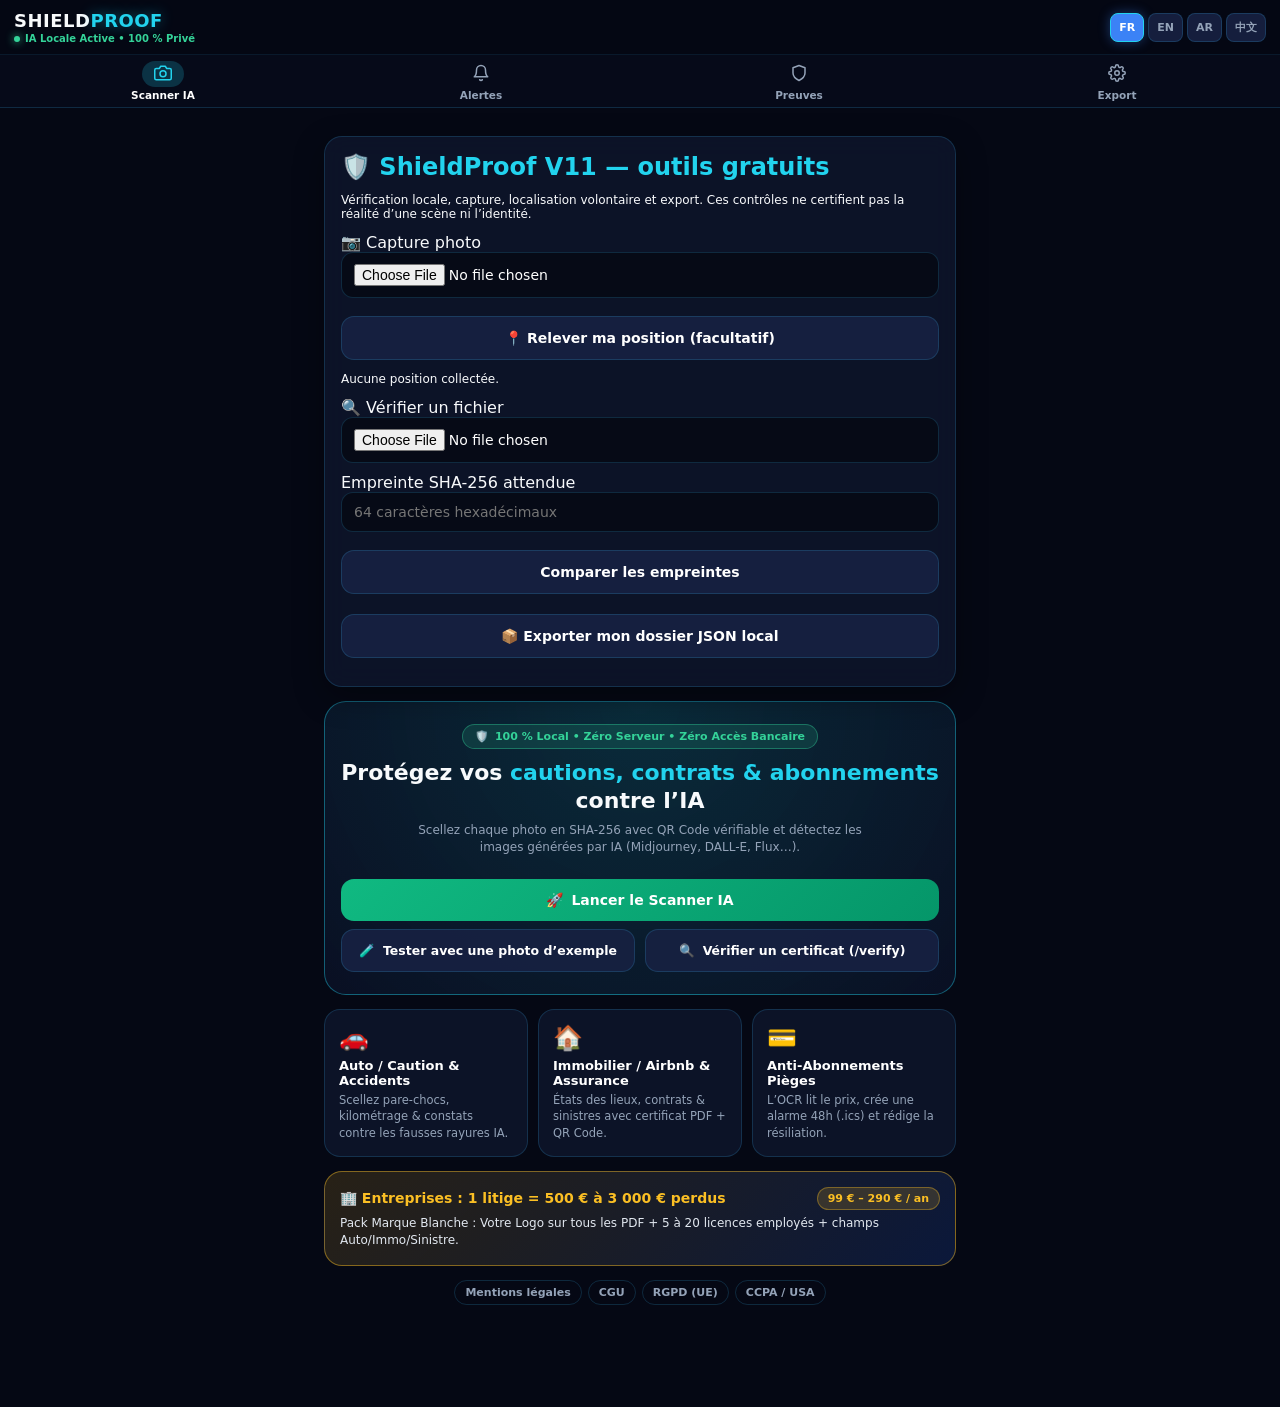
==== index.html @ e01c2a1c "Link isolated experimental health integrity module from Export" ====
<!DOCTYPE html>
<html lang="fr">
<head>
  <meta charset="UTF-8">
  <meta name="viewport" content="width=device-width, initial-scale=1.0, maximum-scale=1.0, user-scalable=no, viewport-fit=cover">
  <meta name="theme-color" content="#050814">
  <meta http-equiv="Content-Security-Policy" content="default-src 'self'; base-uri 'self'; object-src 'none'; frame-ancestors 'none'; form-action 'self' https://gumroad.com https://*.gumroad.com; img-src 'self' data: blob:; font-src 'self' data:; style-src 'self' 'unsafe-inline'; script-src 'self' 'unsafe-inline' 'wasm-unsafe-eval' https://esm.sh https://cdn.jsdelivr.net; worker-src 'self' blob:; connect-src 'self' https://shieldproof-verify.aitechpro2.workers.dev https://esm.sh https://cdn.jsdelivr.net https://alice.btc.calendar.opentimestamps.org https://bob.btc.calendar.opentimestamps.org https://finney.calendar.eternitywall.com;">
  <meta name="description" content="Protégez cautions, contrats et abonnements pièges. Scellage SHA-256 100 % local + détection d'images IA (Midjourney, DALL-E, Stable Diffusion).">
  <meta name="robots" content="index, follow">
  <meta property="og:title" content="SHIELDPROOF — Scellage SHA-256 & Détection IA">
  <meta property="og:description" content="Scellez vos photos en SHA-256 avec QR Code vérifiable. Détection locale des images générées par IA.">
  <meta property="og:type" content="website">
  <title>SHIELDPROOF v10.0.0 — SHA-256 Proof & AI Image Detector</title>
  <link rel="manifest" href="./manifest.json">
  <link rel="icon" href="./icon.svg" type="image/svg+xml">
  <style>
    :root {
      --bg: #050814; --surface: rgba(14, 21, 43, 0.88); --surface-2: rgba(23, 33, 66, 0.92);
      --primary: #3b82f6; --cyan: #22d3ee; --ok: #34d399; --warn: #fbbf24; --err: #fb7185;
      --text: #f8fafc; --muted: #94a3b8; --border: rgba(56, 189, 248, 0.18);
      --ease: cubic-bezier(0.22, 1, 0.36, 1);
    }
    * { box-sizing: border-box; -webkit-tap-highlight-color: transparent; font-family: system-ui, -apple-system, Segoe UI, Roboto, sans-serif; }
    html, body { margin: 0; padding: 0; background: var(--bg); color: var(--text); user-select: none; }
    input, textarea { user-select: text; }
    body { padding-bottom: 88px; position: relative; }
    .cyber-bg {
      position: fixed; inset: 0; z-index: -1; pointer-events: none; overflow: hidden;
      background-image: linear-gradient(rgba(59,130,246,0.04) 1px, transparent 1px), linear-gradient(90deg, rgba(59,130,246,0.04) 1px, transparent 1px);
      background-size: 32px 32px;
    }
    .orb { position: absolute; border-radius: 50%; filter: blur(60px); opacity: 0.32; animation: floatOrb 9s ease-in-out infinite alternate; }
    .orb-1 { width: 240px; height: 240px; background: #2563eb; top: -60px; left: -60px; }
    .orb-2 { width: 220px; height: 220px; background: #06b6d4; bottom: 80px; right: -70px; animation-delay: -4s; }
    @keyframes floatOrb { 0% { transform: translate3d(0,0,0) scale(1); } 100% { transform: translate3d(24px,32px,0) scale(1.12); } }
    .top-dock { position: sticky; top: 0; z-index: 25; background: rgba(5,8,20,0.92); backdrop-filter: blur(16px); }
    header { display: flex; justify-content: space-between; align-items: center; gap: 8px; padding: 10px 14px; border-bottom: 1px solid rgba(56, 189, 248, 0.1); }
    .logo { font-size: 18px; font-weight: 900; letter-spacing: 0.5px; cursor: pointer; }
    .logo span { color: var(--cyan); text-shadow: 0 0 14px rgba(34,211,238,0.45); }
    .sub { font-size: 10px; color: var(--ok); margin-top: 2px; font-weight: 600; display: flex; align-items: center; gap: 5px; }
    .live-dot { width: 6px; height: 6px; border-radius: 50%; background: var(--ok); box-shadow: 0 0 8px var(--ok); animation: pulseDot 1.6s infinite; flex-shrink: 0; }
    @keyframes pulseDot { 0%,100% { opacity: 1; transform: scale(1); } 50% { opacity: 0.35; transform: scale(0.75); } }
    .lang-bar { display: flex; gap: 4px; flex-shrink: 0; }
    .lang-pill { background: var(--surface-2); border: 1px solid var(--border); color: var(--muted); padding: 6px 8px; border-radius: 8px; font-size: 11px; font-weight: 700; cursor: pointer; white-space: nowrap; }
    .lang-pill:active { transform: scale(0.92); }
    .lang-pill.active { background: var(--primary); color: #fff; border-color: var(--cyan); box-shadow: 0 0 12px rgba(59,130,246,0.4); }
    nav { display: flex; justify-content: space-around; align-items: center; background: rgba(7,11,26,0.9); border-bottom: 1px solid var(--border); padding: 6px 4px; }
    .nav-item { flex: 1; display: flex; flex-direction: column; align-items: center; gap: 2px; font-size: 10.5px; font-weight: 700; color: var(--muted); cursor: pointer; }
    .nav-pill { padding: 3px 12px; border-radius: 99px; transition: all 0.2s var(--ease); }
    .nav-item.active { color: #fff; }
    .nav-item.active .nav-pill { background: rgba(34,211,238,0.2); color: var(--cyan); }
    main { padding: 14px; max-width: 660px; margin: 0 auto; }
    .anim { animation: fadeUp 0.25s var(--ease); }
    @keyframes fadeUp { from { opacity: 0; transform: translateY(8px); } to { opacity: 1; transform: translateY(0); } }
    .card { background: var(--surface); backdrop-filter: blur(12px); border: 1px solid var(--border); border-radius: 18px; padding: 16px; margin-bottom: 14px; box-shadow: 0 10px 30px rgba(0,0,0,0.35); }
    .landing-hero { text-align: center; padding: 22px 16px; border-radius: 22px; margin-bottom: 14px; border: 1.5px solid rgba(34,211,238,0.4); background: radial-gradient(circle at 50% 0%, rgba(34,211,238,0.18), rgba(10,16,36,0.95)); }
    .landing-pill { display: inline-flex; align-items: center; gap: 6px; padding: 5px 12px; border-radius: 99px; background: rgba(52,211,153,0.14); border: 1px solid rgba(52,211,153,0.38); color: var(--ok); font-size: 11px; font-weight: 700; margin-bottom: 10px; }
    .landing-title { font-size: 22px; font-weight: 900; line-height: 1.25; margin: 0 0 8px; }
    .landing-title span { color: var(--cyan); }
    .usecase-grid { display: grid; grid-template-columns: 1fr; gap: 10px; margin-bottom: 14px; }
    @media (min-width: 520px) { .usecase-grid { grid-template-columns: repeat(3, 1fr); } }
    .usecase-card { background: var(--surface); border: 1px solid var(--border); border-radius: 16px; padding: 14px; cursor: pointer; transition: border-color 0.2s, transform 0.15s; }
    .usecase-card:active { transform: scale(0.98); border-color: var(--cyan); }
    .usecase-icon { font-size: 24px; margin-bottom: 6px; }
    .usecase-title { font-size: 13px; font-weight: 800; color: #fff; margin-bottom: 4px; }
    .usecase-desc { font-size: 11.5px; color: var(--muted); line-height: 1.45; }
    .b2b-banner { background: linear-gradient(135deg, rgba(251,191,36,0.14), rgba(37,99,235,0.18)); border: 1px solid rgba(251,191,36,0.45); border-radius: 18px; padding: 15px; margin-bottom: 14px; cursor: pointer; }
    .wa-warning { background: rgba(251,191,36,0.12); border: 1px solid rgba(251,191,36,0.42); color: #fde68a; border-radius: 12px; padding: 10px 12px; font-size: 11.5px; line-height: 1.5; margin-top: 10px; }
    .ai-detector-card { background: linear-gradient(135deg, rgba(251,113,133,0.12), rgba(168,85,247,0.15)); border: 1.5px solid rgba(251,113,133,0.5); border-radius: 18px; padding: 15px; margin-bottom: 14px; }
    .ai-detector-card.safe { background: linear-gradient(135deg, rgba(52,211,153,0.12), rgba(34,211,238,0.1)); border-color: rgba(52,211,153,0.5); }
    .ai-detector-card.suspect { background: linear-gradient(135deg, rgba(251,191,36,0.15), rgba(251,113,133,0.12)); border-color: rgba(251,191,36,0.6); }
    .ai-score-bar { height: 10px; border-radius: 99px; background: rgba(0,0,0,0.4); overflow: hidden; margin: 8px 0; }
    .ai-score-fill { height: 100%; width: 0%; background: linear-gradient(90deg, var(--ok), var(--warn), var(--err)); transition: width 0.6s var(--ease); }
    .ai-detail-row { display: flex; justify-content: space-between; font-size: 11px; color: var(--muted); padding: 3px 0; }
    .b2b-logo-bar { display: flex; align-items: center; justify-content: space-between; gap: 10px; background: rgba(59,130,246,0.1); border: 1px dashed rgba(34,211,238,0.45); border-radius: 12px; padding: 10px 12px; margin-bottom: 12px; }
    .b2b-plus-btn { width: 36px; height: 36px; border-radius: 10px; border: 1px solid var(--cyan); background: rgba(34,211,238,0.18); color: var(--cyan); font-size: 20px; font-weight: 900; display: flex; align-items: center; justify-content: center; cursor: pointer; flex-shrink: 0; }
    .b2b-logo-preview { width: 36px; height: 36px; border-radius: 8px; object-fit: contain; background: #fff; padding: 2px; }
    .hero-scan { position: relative; overflow: hidden; display: block; text-align: center; padding: 26px 16px; border-radius: 20px; border: 1.5px solid rgba(34,211,238,0.38); background: radial-gradient(circle at 50% 25%, rgba(34,211,238,0.14), rgba(10,16,36,0.92)); cursor: pointer; }
    .hero-scan:active { transform: scale(0.97); }
    .hero-scan input { display: none; }
    .scan-laser { position: absolute; left: 0; right: 0; height: 2px; top: 0; background: linear-gradient(90deg, transparent, var(--cyan), #fff, var(--cyan), transparent); box-shadow: 0 0 14px 2px rgba(34,211,238,0.55); opacity: 0.65; pointer-events: none; animation: laserSweep 3.4s ease-in-out infinite; }
    @keyframes laserSweep { 0% { transform: translateY(8px); opacity: 0; } 15%,85% { opacity: 0.8; } 100% { transform: translateY(200px); opacity: 0; } }
    .radar-wrap { position: relative; width: 74px; height: 74px; margin: 0 auto 12px; display: flex; align-items: center; justify-content: center; }
    .radar-ring { position: absolute; inset: 0; border-radius: 22px; border: 1.5px solid rgba(34,211,238,0.55); animation: radarPulse 2.4s var(--ease) infinite; }
    .radar-ring-2 { animation-delay: 1.2s; }
    @keyframes radarPulse { 0% { transform: scale(0.85); opacity: 0.85; } 100% { transform: scale(1.45); opacity: 0; } }
    .scan-icon { position: relative; z-index: 2; width: 56px; height: 56px; border-radius: 18px; background: linear-gradient(135deg, #2563eb, #06b6d4); color: #fff; display: flex; align-items: center; justify-content: center; box-shadow: 0 0 22px rgba(34,211,238,0.45); }
    .hud-grid, .stat-grid { display: grid; grid-template-columns: 1fr 1fr; gap: 10px; margin-bottom: 12px; }
    .hud-card, .stat-card { background: var(--surface); border: 1px solid var(--border); border-radius: 16px; padding: 13px; position: relative; overflow: hidden; }
    .hud-card::after { content: ""; position: absolute; top: 0; left: -100%; width: 60%; height: 100%; background: linear-gradient(90deg, transparent, rgba(34,211,238,0.07), transparent); animation: shimmer 4.5s infinite; }
    @keyframes shimmer { 0% { left: -100%; } 45%,100% { left: 160%; } }
    .hud-val, .stat-val { font-size: 20px; font-weight: 800; margin-top: 4px; color: #fff; }
    .plan-bar { display: flex; justify-content: space-between; align-items: center; gap: 8px; padding: 11px 14px; border-radius: 14px; margin-bottom: 12px; background: linear-gradient(135deg, rgba(59,130,246,0.16), rgba(34,211,238,0.09)); border: 1px solid rgba(34,211,238,0.35); cursor: pointer; }
    .pack-card { border: 1px solid var(--border); border-radius: 14px; padding: 14px; background: var(--surface-2); margin-bottom: 10px; }
    .pack-card.featured { border-color: var(--cyan); box-shadow: 0 0 18px rgba(34,211,238,0.16); }
    .pack-card.b2b-card { border-color: var(--warn); background: linear-gradient(135deg, rgba(251,191,36,0.12), rgba(23,33,66,0.95)); box-shadow: 0 0 20px rgba(251,191,36,0.14); }
    .pack-head { display: flex; justify-content: space-between; align-items: center; gap: 8px; font-weight: 800; font-size: 15px; }
    .pack-price { color: var(--ok); font-size: 15px; white-space: nowrap; }
    .ai-modules { display: flex; flex-direction: column; gap: 8px; }
    .ai-mod { display: flex; align-items: center; gap: 12px; padding: 12px 14px; background: var(--surface); border: 1px solid var(--border); border-radius: 14px; cursor: pointer; }
    .ai-mod:active { transform: scale(0.98); border-color: var(--cyan); }
    .mod-icon { width: 36px; height: 36px; border-radius: 11px; flex-shrink: 0; display: flex; align-items: center; justify-content: center; background: rgba(59,130,246,0.16); color: var(--cyan); border: 1px solid rgba(34,211,238,0.28); }
    .mod-title { font-size: 13px; font-weight: 700; }
    .mod-desc { font-size: 11px; color: var(--muted); margin-top: 2px; }
    .faq-section { margin-top: 18px; }
    .faq-heading { font-size: 14px; font-weight: 800; color: var(--cyan); margin-bottom: 10px; display: flex; align-items: center; gap: 8px; }
    details.faq-item { background: var(--surface); border: 1px solid var(--border); border-radius: 14px; margin-bottom: 8px; overflow: hidden; }
    details.faq-item[open] { border-color: rgba(34,211,238,0.45); }
    summary.faq-q { list-style: none; padding: 13px 14px; cursor: pointer; display: flex; align-items: center; gap: 10px; font-size: 13px; font-weight: 700; }
    summary.faq-q::-webkit-details-marker { display: none; }
    .faq-num { font-size: 10px; font-weight: 800; color: var(--cyan); background: rgba(34,211,238,0.14); border: 1px solid rgba(34,211,238,0.35); padding: 3px 7px; border-radius: 7px; flex-shrink: 0; }
    .faq-chevron { margin-inline-start: auto; color: var(--muted); transition: transform 0.2s var(--ease); flex-shrink: 0; }
    details.faq-item[open] .faq-chevron { transform: rotate(180deg); color: var(--cyan); }
    .faq-a { padding: 10px 14px 14px; font-size: 12.5px; color: #cbd5e1; line-height: 1.55; border-top: 1px solid rgba(255,255,255,0.05); white-space: pre-line; }
    .version-footer { margin-top: 20px; text-align: center; background: var(--surface); border: 1px solid var(--border); border-radius: 14px; padding: 10px 12px; }
    .version-footer summary { list-style: none; cursor: pointer; font-size: 11px; color: var(--muted); font-weight: 700; }
    .version-footer summary::-webkit-details-marker { display: none; }
    .version-badge { color: var(--cyan); }
    .changelog-box { text-align: start; margin-top: 10px; padding-top: 10px; border-top: 1px solid var(--border); font-size: 11.5px; color: #cbd5e1; line-height: 1.55; }
    .legal-links { display: flex; flex-wrap: wrap; justify-content: center; gap: 6px; margin-top: 10px; }
    .legal-link-btn { background: transparent; border: 1px solid var(--border); color: var(--muted); padding: 5px 10px; border-radius: 99px; font-size: 11px; font-weight: 600; cursor: pointer; }
    .legal-link-btn:active, .legal-link-btn:hover { border-color: var(--cyan); color: var(--cyan); }
    .legal-tabs { display: grid; grid-template-columns: repeat(4, 1fr); gap: 6px; margin: 10px 0 12px; }
    .legal-tab { padding: 8px 4px; border-radius: 10px; text-align: center; font-size: 11px; font-weight: 700; background: var(--surface-2); border: 1px solid var(--border); color: var(--muted); cursor: pointer; }
    .legal-tab.active { background: rgba(34,211,238,0.18); color: var(--cyan); border-color: var(--cyan); }
    .legal-body { background: rgba(0,0,0,0.34); border: 1px solid var(--border); border-radius: 14px; padding: 14px; font-size: 12.5px; line-height: 1.6; color: #cbd5e1; user-select: text; }
    .legal-body h4 { margin: 12px 0 5px; color: var(--cyan); font-size: 13px; }
    .legal-body h4:first-child { margin-top: 0; }
    .legal-body p { margin: 0 0 8px; }
    .legal-body ul { margin: 4px 0 10px; padding-inline-start: 18px; }
    .legal-body li { margin-bottom: 4px; }
    .legal-warn { background: rgba(251,191,36,0.1); border: 1px solid rgba(251,191,36,0.35); color: #fde68a; border-radius: 10px; padding: 10px; margin-bottom: 10px; font-size: 12px; }
    .modal-backdrop { position: fixed; inset: 0; z-index: 40; background: rgba(3,6,16,0.84); backdrop-filter: blur(8px); display: flex; align-items: flex-end; justify-content: center; padding: 12px; }
    .modal-sheet { width: 100%; max-width: 560px; max-height: 88vh; overflow-y: auto; background: #0d142a; border: 1px solid rgba(34,211,238,0.4); border-radius: 22px; padding: 18px; animation: fadeUp 0.22s var(--ease); }
    .progress-wrap { margin-top: 12px; }
    .progress-bar { height: 8px; border-radius: 99px; background: var(--surface-2); overflow: hidden; }
    .progress-fill { height: 100%; width: 0%; background: linear-gradient(90deg, var(--primary), var(--cyan), var(--ok)); transition: width 0.2s; }
    .mode-switch { display: grid; grid-template-columns: 1fr 1fr; gap: 8px; margin: 12px 0; }
    .mode-btn { padding: 10px; border-radius: 12px; text-align: center; font-size: 12px; font-weight: 700; background: var(--surface-2); border: 1px solid var(--border); color: var(--muted); cursor: pointer; }
    .mode-btn.active { background: linear-gradient(135deg, #2563eb, #0891b2); color: #fff; border-color: var(--cyan); }
    .field { margin-bottom: 12px; }
    .field label { display: block; font-size: 11px; font-weight: 600; color: var(--muted); margin-bottom: 5px; }
    input, textarea, select { width: 100%; padding: 11px 12px; border-radius: 12px; background: rgba(0,0,0,0.42); border: 1px solid var(--border); color: #fff; font-size: 14px; outline: none; }
    input:focus, textarea:focus { border-color: var(--cyan); }
    .row { display: grid; grid-template-columns: 1fr 1fr; gap: 10px; }
    .btn { width: 100%; padding: 13px 14px; border: none; border-radius: 13px; background: linear-gradient(135deg, #2563eb, #0891b2); color: #fff; font-weight: 700; font-size: 14px; display: inline-flex; align-items: center; justify-content: center; gap: 8px; cursor: pointer; margin-top: 8px; text-decoration: none; }
    .btn:active { transform: scale(0.97); }
    .btn-tonal { background: var(--surface-2); border: 1px solid var(--border); color: #fff; }
    .btn-ok { background: linear-gradient(135deg, #10b981, #059669); color: #fff; }
    .btn-wa { background: #16a34a; color: #fff; }
    .btn-warn { background: rgba(251,191,36,0.18); border: 1px solid rgba(251,191,36,0.5); color: var(--warn); }
    .btn-danger { background: rgba(251,113,133,0.14); border: 1px solid rgba(251,113,133,0.4); color: var(--err); }
    .btn-sm { width: auto; padding: 8px 11px; font-size: 12px; border-radius: 10px; margin-top: 0; }
    .badge { display: inline-block; padding: 4px 10px; border-radius: 99px; font-size: 11px; font-weight: 700; }
    .badge-warn { background: rgba(251,191,36,0.16); color: var(--warn); border: 1px solid rgba(251,191,36,0.35); }
    .badge-ok { background: rgba(52,211,153,0.15); color: var(--ok); border: 1px solid rgba(52,211,153,0.35); }
    .badge-err { background: rgba(251,113,133,0.16); color: var(--err); border: 1px solid rgba(251,113,133,0.35); }
    .hash-box { font-family: ui-monospace, monospace; font-size: 11px; word-break: break-all; background: rgba(0,0,0,0.45); padding: 10px; border-radius: 10px; border: 1px solid var(--border); color: var(--ok); }
    .thumb { width: 64px; height: 64px; border-radius: 12px; object-fit: cover; flex-shrink: 0; border: 1px solid var(--border); }
    .flex { display: flex; gap: 12px; align-items: center; }
    .actions { display: flex; gap: 8px; flex-wrap: wrap; margin-top: 10px; }
    .muted { font-size: 12px; color: var(--muted); line-height: 1.45; }
    .highlight-card { border-color: var(--ok) !important; box-shadow: 0 0 22px rgba(52,211,153,0.25); }
    svg { width: 18px; height: 18px; stroke: currentColor; fill: none; stroke-width: 2; stroke-linecap: round; stroke-linejoin: round; }
    .hidden { display: none !important; }
    #toast { position: fixed; top: 122px; left: 50%; transform: translateX(-50%); background: #131c3a; border: 1px solid var(--cyan); color: #fff; padding: 10px 18px; border-radius: 99px; font-size: 13px; font-weight: 600; display: none; z-index: 50; max-width: 90vw; text-align: center; }
    #print-cert { display: none; }
    @media print {
      body { background: #fff !important; color: #111 !important; padding: 0 !important; }
      body > *:not(#print-cert) { display: none !important; }
      #print-cert { display: block !important; padding: 24px; border: 2px solid #111; font-family: sans-serif; max-width: 760px; margin: 0 auto; }
      #print-cert .p-hash { font-family: monospace; background: #f1f5f9; padding: 10px; border: 1px solid #cbd5e1; word-break: break-all; font-size: 12px; }
      #print-cert img { max-width: 100%; max-height: 360px; margin-top: 14px; border: 1px solid #cbd5e1; }
    }
  </style>
</head>
<body>
<div class="cyber-bg"><div class="orb orb-1"></div><div class="orb orb-2"></div></div>

<div class="top-dock">
  <header>
    <div style="min-width:0;" onclick="showLanding()">
      <div class="logo">SHIELD<span>PROOF</span></div>
      <div class="sub"><span class="live-dot"></span><span id="lbl-sub"></span></div>
    </div>
    <div class="lang-bar">
      <button class="lang-pill active" data-lang="fr" onclick="setLang('fr')">FR</button>
      <button class="lang-pill" data-lang="en" onclick="setLang('en')">EN</button>
      <button class="lang-pill" data-lang="ar" onclick="setLang('ar')">AR</button>
      <button class="lang-pill" data-lang="zh" onclick="setLang('zh')">中文</button>
    </div>
  </header>
  <nav>
    <div class="nav-item active" onclick="switchTab('scan', 0)"><div class="nav-pill"><svg aria-hidden="true" viewBox="0 0 24 24"><path d="M23 19a2 2 0 0 1-2 2H3a2 2 0 0 1-2-2V8a2 2 0 0 1 2-2h4l2-3h6l2 3h4a2 2 0 0 1 2 2z"/><circle cx="12" cy="13" r="4"/></svg></div><span id="nav-scan"></span></div>
    <div class="nav-item" onclick="switchTab('subs', 1)"><div class="nav-pill"><svg aria-hidden="true" viewBox="0 0 24 24"><path d="M18 8A6 6 0 0 0 6 8c0 7-3 9-3 9h18s-3-2-3-9"/><path d="M13.73 21a2 2 0 0 1-3.46 0"/></svg></div><span id="nav-subs"></span></div>
    <div class="nav-item" onclick="switchTab('proofs', 2)"><div class="nav-pill"><svg aria-hidden="true" viewBox="0 0 24 24"><path d="M12 22s8-4 8-10V5l-8-3-8 3v7c0 6 8 10 8 10z"/></svg></div><span id="nav-proofs"></span></div>
    <div class="nav-item" onclick="switchTab('settings', 3)"><div class="nav-pill"><svg aria-hidden="true" viewBox="0 0 24 24"><circle cx="12" cy="12" r="3"/><path d="M19.4 15a1.65 1.65 0 0 0 .33 1.82l.06.06a2 2 0 1 1-2.83 2.83l-.06-.06a1.65 1.65 0 0 0-1.82-.33 1.65 1.65 0 0 0-1 1.51V21a2 2 0 1 1-4 0v-.09A1.65 1.65 0 0 0 9 19.4a1.65 1.65 0 0 0-1.82.33l-.06.06a2 2 0 1 1-2.83-2.83l-.06-.06a1.65 1.65 0 0 0 .33-1.82 1.65 1.65 0 0 0-1.51-1H3a2 2 0 1 1 0-4h.09A1.65 1.65 0 0 0 4.6 9a1.65 1.65 0 0 0-.33-1.82l-.06-.06a2 2 0 1 1 2.83-2.83l.06.06a1.65 1.65 0 0 0 1.82.33H9a1.65 1.65 0 0 0 1-1.51V3a2 2 0 1 1 4 0v.09a1.65 1.65 0 0 0 1 1.51 1.65 1.65 0 0 0 1.82-.33l.06-.06a2 2 0 1 1 2.83 2.83l-.06.06a1.65 1.65 0 0 0-.33 1.82V9c.26.6.77 1.02 1.42 1.1H21a2 2 0 1 1 0 4h-.09c-.65.08-1.16.5-1.42 1.1z"/></svg></div><span id="nav-settings"></span></div>
  </nav>
</div>

<main>
  <section id="view-landing" class="anim">
    <div class="landing-hero">
      <div class="landing-pill">🛡️ <span id="lbl-land-pill"></span></div>
      <h1 class="landing-title" id="lbl-land-title"></h1>
      <p class="muted" style="max-width:480px;margin:0 auto 14px;" id="lbl-land-sub"></p>
      <button class="btn btn-ok" onclick="enterApp('scan')">🚀 <span id="txt-land-launch"></span></button>
      <div class="row" style="margin-top:8px;">
        <button class="btn btn-tonal" style="margin-top:0;font-size:12.5px;" onclick="runDemoSample()">🧪 <span id="txt-land-demo"></span></button>
        <button class="btn btn-tonal" style="margin-top:0;font-size:12.5px;" onclick="enterApp('verify')">🔍 <span id="txt-land-verify"></span></button>
      </div>
    </div>

    <div class="usecase-grid">
      <div class="usecase-card" onclick="enterApp('scan', 'RENTAL_CAR')">
        <div class="usecase-icon" aria-hidden="true">🚗</div>
        <div class="usecase-title" id="lbl-uc1-title"></div>
        <div class="usecase-desc" id="lbl-uc1-desc"></div>
      </div>
      <div class="usecase-card" onclick="enterApp('scan', 'APARTMENT')">
        <div class="usecase-icon" aria-hidden="true">🏠</div>
        <div class="usecase-title" id="lbl-uc2-title"></div>
        <div class="usecase-desc" id="lbl-uc2-desc"></div>
      </div>
      <div class="usecase-card" onclick="enterApp('scan', 'SUB')">
        <div class="usecase-icon" aria-hidden="true">💳</div>
        <div class="usecase-title" id="lbl-uc3-title"></div>
        <div class="usecase-desc" id="lbl-uc3-desc"></div>
      </div>
    </div>

    <div class="b2b-banner" onclick="openProModal('b2b')">
      <div style="display:flex;justify-content:space-between;align-items:center;gap:8px;">
        <strong style="font-size:14px;color:var(--warn);" id="lbl-b2b-ban-title"></strong>
        <span class="badge badge-warn" id="lbl-b2b-ban-price"></span>
      </div>
      <div class="muted" style="margin-top:5px;color:#e2e8f0;" id="lbl-b2b-ban-desc"></div>
    </div>

    <div class="legal-links">
      <button class="legal-link-btn" onclick="openLegalModal('mentions')" id="land-lnk-mentions"></button>
      <button class="legal-link-btn" onclick="openLegalModal('cgu')" id="land-lnk-cgu"></button>
      <button class="legal-link-btn" onclick="openLegalModal('rgpd')" id="land-lnk-rgpd"></button>
      <button class="legal-link-btn" onclick="openLegalModal('ccpa')" id="land-lnk-ccpa"></button>
    </div>
  </section>
    <section id="view-scan" class="anim hidden">
    <div class="card" style="padding:12px;">
      <label class="hero-scan" for="scan-input">
        <div class="scan-laser"></div>
        <div class="radar-wrap">
          <div class="radar-ring"></div><div class="radar-ring radar-ring-2"></div>
          <div class="scan-icon"><svg style="width:28px;height:28px;" aria-hidden="true" viewBox="0 0 24 24"><path d="M23 19a2 2 0 0 1-2 2H3a2 2 0 0 1-2-2V8a2 2 0 0 1 2-2h4l2-3h6l2 3h4a2 2 0 0 1 2 2z"/><circle cx="12" cy="13" r="4"/></svg></div>
        </div>
        <div style="font-size:17px;font-weight:800;" id="lbl-hero-title"></div>
        <div class="muted" style="margin-top:6px;" id="lbl-hero-sub"></div>
        <input type="file" id="scan-input" accept="image/*" onchange="handleSmartScan(event)">
      </label>
      <div id="scan-progress" class="progress-wrap hidden">
        <div class="muted" id="lbl-ocr-status"></div>
        <div class="progress-bar" style="margin-top:6px;"><div class="progress-fill" id="progress-fill"></div></div>
      </div>
    </div>

    <div id="scan-result" class="card anim hidden">
      <div class="flex" style="justify-content:space-between;">
        <span class="badge badge-ok" id="lbl-ai-detected"></span>
        <button class="btn btn-tonal btn-sm" onclick="closeScanResult()">✕</button>
      </div>
      <div style="margin-top:10px;text-align:center;">
        <img id="scan-thumb" class="thumb hidden" style="width:96px;height:96px;" alt="Aperçu de l'image scannée">
        <div id="demo-dl-wrap" class="hidden" style="margin-top:8px;">
          <button type="button" class="btn btn-tonal btn-sm" onclick="downloadDemoPhoto()">⬇️ <span id="txt-demo-dl"></span></button>
        </div>
      </div>

      <!-- ⚠️ NOUVEAU : CARTE DE DÉTECTION IA -->
      <div id="ai-detection-card" class="ai-detector-card hidden" style="margin-top:12px;">
        <div class="flex" style="justify-content:space-between;align-items:flex-start;">
          <div style="flex:1;">
            <div style="font-size:13px;font-weight:800;" id="ai-detection-title"></div>
            <div class="muted" style="font-size:11px;margin-top:3px;" id="ai-detection-reason"></div>
          </div>
          <span id="ai-detection-badge" class="badge"></span>
        </div>
        <div class="ai-score-bar"><div class="ai-score-fill" id="ai-score-fill"></div></div>
        <div style="display:flex;justify-content:space-between;font-size:10.5px;color:var(--muted);margin-bottom:6px;">
          <span id="ai-score-label"></span>
        </div>
        <details style="margin-top:8px;">
          <summary style="font-size:11px;color:var(--cyan);cursor:pointer;font-weight:700;" id="ai-details-summary"></summary>
          <div style="margin-top:8px;padding:8px;background:rgba(0,0,0,0.3);border-radius:8px;">
            <div class="ai-detail-row"><span id="ai-detail-meta-label"></span><span id="ai-detail-meta-val"></span></div>
            <div class="ai-detail-row"><span id="ai-detail-noise-label"></span><span id="ai-detail-noise-val"></span></div>
            <div class="ai-detail-row"><span id="ai-detail-smooth-label"></span><span id="ai-detail-smooth-val"></span></div>
            <div class="ai-detail-row"><span id="ai-detail-sat-label"></span><span id="ai-detail-sat-val"></span></div>
          </div>
        </details>
      </div>

      <div class="card" style="margin-top:10px;padding:12px;">
        <button type="button" class="btn btn-tonal btn-sm" onclick="runC2paCheck()">Vérifier les Content Credentials (C2PA)</button>
        <div id="c2pa-status" class="muted" role="status" aria-live="polite" style="margin-top:8px;font-size:12px;">C2PA : vérification non lancée.</div>
      </div>
      <div class="mode-switch">
        <div class="mode-btn active" id="mode-sub-btn" onclick="switchDetectedMode('SUB')">🛡️ <span id="lbl-mode-sub"></span></div>
        <div class="mode-btn" id="mode-proof-btn" onclick="switchDetectedMode('PROOF')">📸 <span id="lbl-mode-proof"></span></div>
      </div>
      <div id="form-sub">
        <div id="trap-alerts" style="margin-bottom:10px;"></div>
        <div class="field"><label id="lbl-sub-name"></label><input type="text" id="sub-name"></div>
        <div class="row">
          <div class="field"><label id="lbl-sub-price"></label><input type="number" step="0.01" id="sub-price" oninput="updateAnnualCost()"></div>
          <div class="field"><label id="lbl-sub-curr"></label>
            <select id="sub-curr" onchange="updateAnnualCost()"><option value="EUR">EUR (€)</option><option value="USD">USD ($)</option><option value="SAR">SAR</option><option value="CNY">CNY (¥)</option></select>
          </div>
        </div>
        <div class="row">
          <div class="field"><label id="lbl-sub-date"></label><input type="date" id="sub-date"></div>
          <div class="field"><label id="lbl-sub-annual"></label><input type="text" id="sub-annual" readonly></div>
        </div>
        <div class="field"><label id="lbl-sub-letter"></label><textarea id="sub-letter" rows="4"></textarea></div>
        <div id="official-cancel-wrap" class="hidden" style="margin-bottom:8px;">
          <a id="official-cancel-link" href="#" target="_blank" rel="noopener" class="btn btn-warn">🔗 <span id="txt-official-link"></span></a>
        </div>
        <button class="btn btn-ok" onclick="saveSubAndAlarm()">⏰ <span id="txt-save-sub"></span></button>
      </div>

      <div id="form-proof" class="hidden">
        <div class="b2b-logo-bar">
          <div style="display:flex;align-items:center;gap:10px;min-width:0;">
            <img id="b2b-mini-logo" class="b2b-logo-preview hidden" alt="Logo entreprise">
            <div style="min-width:0;">
              <div style="font-size:12px;font-weight:800;color:var(--cyan);" id="lbl-b2b-logo-title"></div>
              <div class="muted" style="font-size:11px;white-space:nowrap;overflow:hidden;text-overflow:ellipsis;" id="lbl-b2b-logo-sub"></div>
            </div>
          </div>
          <button type="button" class="b2b-plus-btn" onclick="triggerB2bLogoUpload()" title="Ajouter logo entreprise (Pro)">+</button>
          <input type="file" id="b2b-logo-input" accept="image/*" style="display:none;" onchange="handleB2bLogoFile(event)">
        </div>

        <div class="field"><label id="lbl-proof-title"></label><input type="text" id="proof-title"></div>
        <div class="field"><label id="lbl-proof-cat"></label>
          <select id="proof-cat">
            <option value="RENTAL_CAR">🚗 Auto / Location / Caution</option>
            <option value="APARTMENT">🏠 Immobilier / État des lieux / Airbnb</option>
            <option value="ACCIDENT">🚨 Sinistre / Assurance / Accident</option>
            <option value="PACKAGE">📦 Colis / Vente en ligne</option>
            <option value="CONTRACT">📄 Contrat / Devis</option>
            <option value="OTHER">🛡️ Autre preuve</option>
          </select>
        </div>
        <div class="row">
          <div class="field"><label id="lbl-proof-company"></label><input type="text" id="proof-company" placeholder="Ex: Agence / Client"></div>
          <div class="field"><label id="lbl-proof-ref"></label><input type="text" id="proof-ref" placeholder="Plaque / Bien / N° Sinistre"></div>
        </div>
        <div class="field"><label id="lbl-proof-notes"></label><input type="text" id="proof-notes" placeholder="Ex: 42 500 km, pare-chocs intact"></div>
        <div class="field"><label id="lbl-proof-local-time"></label><input type="text" id="proof-local-time" readonly style="color:var(--cyan);font-weight:700;"></div>
        <div class="field"><label id="lbl-proof-hash"></label><div class="hash-box" id="proof-hash-preview"></div></div>
        <div class="field"><label id="lbl-proof-time"></label><input type="text" id="proof-time" readonly></div>
        <button class="btn btn-ok" onclick="saveProof()">🔒 <span id="txt-save-proof"></span></button>
        <div class="wa-warning" id="lbl-wa-warning-form"></div>
      </div>
    </div>

    <div id="home-hud" class="anim">
      <div class="plan-bar" onclick="openProModal()">
        <div><div style="font-size:13px;font-weight:800;" id="lbl-plan-status"></div><div class="muted" id="lbl-plan-sub"></div></div>
        <span class="badge badge-ok" id="lbl-plan-cta"></span>
      </div>
      <div class="hud-grid">
        <div class="hud-card" onclick="switchTab('subs', 1)" style="cursor:pointer;"><div class="muted" id="lbl-hud-subs"></div><div class="hud-val" style="color:var(--warn);" id="home-subs-val">0</div></div>
        <div class="hud-card" onclick="switchTab('proofs', 2)" style="cursor:pointer;"><div class="muted" id="lbl-hud-proofs"></div><div class="hud-val" style="color:var(--cyan);" id="home-proofs-val">0</div></div>
      </div>
      <div class="ai-modules">
        <div class="ai-mod" onclick="document.getElementById('scan-input').click()">
          <div class="mod-icon"><svg aria-hidden="true" viewBox="0 0 24 24"><polygon points="13 2 3 14 12 14 11 22 21 10 12 10 13 2"/></svg></div>
          <div style="flex:1;"><div class="mod-title" id="lbl-mod1-title"></div><div class="mod-desc" id="lbl-mod1-desc"></div></div><span class="live-dot"></span>
        </div>
        <div class="ai-mod" onclick="switchTab('proofs', 2)">
          <div class="mod-icon"><svg aria-hidden="true" viewBox="0 0 24 24"><path d="M12 22s8-4 8-10V5l-8-3-8 3v7c0 6 8 10 8 10z"/></svg></div>
          <div style="flex:1;"><div class="mod-title" id="lbl-mod2-title"></div><div class="mod-desc" id="lbl-mod2-desc"></div></div><span class="live-dot"></span>
        </div>
        <div class="ai-mod" onclick="switchTab('proofs', 2)">
          <div class="mod-icon"><svg aria-hidden="true" viewBox="0 0 24 24"><circle cx="11" cy="11" r="8"/><line x1="21" y1="21" x2="16.65" y2="16.65"/></svg></div>
          <div style="flex:1;"><div class="mod-title" id="lbl-mod3-title"></div><div class="mod-desc" id="lbl-mod3-desc"></div></div>
        </div>
      </div>
      <div class="faq-section">
        <div class="faq-heading"><svg aria-hidden="true" viewBox="0 0 24 24"><circle cx="12" cy="12" r="10"/><path d="M9.09 9a3 3 0 0 1 5.83 1c0 2-3 3-3 3"/><line x1="12" y1="17" x2="12.01" y2="17"/></svg><span id="lbl-faq-title"></span></div>
        <div id="faq-list"></div>
      </div>
      <details class="version-footer">
        <summary><span class="version-badge">SHIELDPROOF v9.0.0</span> • <span id="lbl-updated-date"></span> ▾</summary>
        <div class="changelog-box" id="lbl-changelog"></div>
      </details>
      <div class="legal-links">
        <button class="legal-link-btn" onclick="openLegalModal('mentions')" id="lnk-mentions"></button>
        <button class="legal-link-btn" onclick="openLegalModal('cgu')" id="lnk-cgu"></button>
        <button class="legal-link-btn" onclick="openLegalModal('rgpd')" id="lnk-rgpd"></button>
        <button class="legal-link-btn" onclick="openLegalModal('ccpa')" id="lnk-ccpa"></button>
      </div>
    </div>
  </section>

  <section id="view-subs" class="anim hidden">
    <div class="stat-grid">
      <div class="stat-card"><div class="muted" id="lbl-stat-active"></div><div class="stat-val" style="color:var(--warn);" id="stat-risk-val">0 /yr</div></div>
      <div class="stat-card"><div class="muted" id="lbl-stat-saved"></div><div class="stat-val" style="color:var(--ok);" id="stat-saved-val">0 /yr</div></div>
    </div>
    <div id="subs-list"></div>
  </section>

  <section id="view-proofs" class="anim hidden">
    <div class="card" id="public-verify-card" style="border-color:rgba(34,211,238,0.45);">
      <div class="flex" style="justify-content:space-between;">
        <div style="font-weight:800;font-size:15px;color:var(--cyan);" id="lbl-pub-verify-title"></div>
        <span class="badge badge-ok">/verify</span>
      </div>
      <div class="muted" style="margin:4px 0 10px;" id="lbl-pub-verify-sub"></div>
      <div id="qr-cert-meta" class="hidden" style="background:rgba(34,211,238,0.1);border:1px solid rgba(34,211,238,0.35);border-radius:12px;padding:10px;margin-bottom:10px;font-size:12px;"></div>
      <div class="field">
        <label id="lbl-pub-hash-in"></label>
        <div style="display:flex;gap:8px;">
          <input type="text" id="pub-verify-hash" oninput="onVerifyHashInput()" placeholder="SHA-256 (64 car.) ou ID (SP-...)">
          <button type="button" class="btn btn-tonal btn-sm" onclick="searchByHashOrId()" style="flex-shrink:0;">🔎</button>
        </div>
      </div>
      <label class="btn" for="verify-input" style="margin-top:0;">🔍 <span id="txt-verify-btn"></span><input type="file" id="verify-input" accept="image/*" style="display:none;" onchange="verifyPhotoFile(event)"></label>
      <div class="wa-warning" id="lbl-wa-warning-verify"></div>
      <div id="verify-result" class="hidden" style="margin-top:10px;"></div>
    </div>
    <div id="proofs-list"></div>
  </section>

  <section id="view-settings" class="anim hidden">
    <div class="card">
      <div style="font-weight:800;font-size:15px;" id="lbl-packs-title"></div>
      <div class="muted" style="margin:4px 0 10px;" id="lbl-packs-desc"></div>
      <button class="btn" onclick="openProModal()">💎 <span id="txt-open-packs"></span></button>
    </div>
    <div class="card">
      <div style="font-weight:800;font-size:15px;" id="lbl-b2b-set-title"></div>
      <div class="muted" style="margin:4px 0 10px;" id="lbl-b2b-set-desc"></div>
      <div class="field"><label id="lbl-b2b-comp-name"></label><input type="text" id="in-b2b-company" placeholder="Ex: Prestige Auto Location / Agence Immo"></div>
      <button class="btn btn-tonal" onclick="saveB2bCompanyName()">💾 <span id="txt-save-b2b-name"></span></button>
      <button class="btn btn-warn" onclick="triggerB2bLogoUpload()">➕ <span id="txt-upload-b2b-logo"></span></button>
    </div>
    <div class="card">
      <div style="font-weight:800;font-size:15px;" id="lbl-export-title"></div>
      <div class="muted" style="margin:4px 0 10px;" id="lbl-export-sub"></div>
      <div class="muted" style="margin:8px 0;">🔒 Les preuves sont conservées sur cet appareil. Effacer les données du navigateur peut les supprimer. Sauvegardez régulièrement vos preuves dans un fichier sur votre téléphone.</div>
      <button class="btn btn-tonal" onclick="requestPersistentStorage()">📱 Protéger le stockage local</button>
      <label style="display:block;margin:12px 0;"><input type="checkbox" id="save-original-locally" checked> Conserver aussi la photo originale dans les preuves (utilise plus d’espace)</label>
      <div class="muted" style="margin:4px 0 8px;">La sauvegarde JSON inclut les photos originales conservées. Gardez-la en lieu sûr : elle peut contenir des documents sensibles.</div>
      <button class="btn btn-tonal" onclick="exportBackupJson()">⬇️ <span id="txt-exp-json"></span></button>
      <button class="btn btn-tonal" onclick="document.getElementById('restore-backup-input').click()">📂 Restaurer une sauvegarde</button>
      <input id="restore-backup-input" type="file" accept=".json,application/json" style="display:none" onchange="restoreBackupJson(event)">
      <button class="btn btn-danger" onclick="clearAllDb()">🗑️ <span id="txt-clear-all"></span></button>
    </div>
    <div class="card" style="border:1px solid #22d3ee;">
      <div style="font-weight:800;font-size:16px;">🏥 Santé &amp; Administrations — pilote</div>
      <p class="muted" style="margin:8px 0;">Certifiez l'intégrité de documents fictifs et vérifiez leur reçu SHA-256. Version expérimentale : aucune identité professionnelle ni signature vérifiée. N'utilisez pas de données médicales réelles.</p>
      <a class="btn btn-tonal" href="./sante.html" style="display:block;text-align:center;text-decoration:none;">🛡️ Ouvrir le pilote Santé &amp; Administrations</a>
    </div>
    <div class="card">
      <div style="font-weight:800;font-size:15px;" id="lbl-legal-card-title"></div>
      <div class="muted" style="margin:4px 0 10px;" id="lbl-legal-card-sub"></div>
      <div class="actions">
        <button class="btn btn-tonal btn-sm" onclick="openLegalModal('mentions')" id="btn-set-mentions"></button>
        <button class="btn btn-tonal btn-sm" onclick="openLegalModal('cgu')" id="btn-set-cgu"></button>
        <button class="btn btn-tonal btn-sm" onclick="openLegalModal('rgpd')" id="btn-set-rgpd"></button>
        <button class="btn btn-tonal btn-sm" onclick="openLegalModal('ccpa')" id="btn-set-ccpa"></button>
      </div>
    </div>
    <div class="card">
      <div style="font-weight:800;font-size:15px;">SHIELDPROOF v9.0.0 — by AITECHPRO</div>
      <div class="muted" style="margin-top:6px;" id="lbl-privacy-foot"></div>
    </div>
  </section>
</main>

<div id="pro-modal" class="modal-backdrop hidden" onclick="if(event.target===this) closeProModal()">
  <div class="modal-sheet">
    <div class="flex" style="justify-content:space-between;margin-bottom:10px;">
      <strong style="font-size:17px;" id="lbl-modal-title"></strong>
      <button class="btn btn-tonal btn-sm" onclick="closeProModal()">✕</button>
    </div>
    <p class="muted" id="lbl-modal-sub"></p>
    <div class="pack-card">
      <div class="pack-head"><span id="lbl-pack1-name"></span><span class="pack-price" id="lbl-pack1-price"></span></div>
      <div class="muted" style="margin:4px 0 8px;" id="lbl-pack1-desc"></div>
      <button class="btn btn-tonal btn-sm" style="width:100%;" onclick="openGumroadCheckout('pack10')">🛒 <span id="txt-buy-pack1"></span></button>
    </div>
    <div class="pack-card featured">
      <div class="pack-head"><span id="lbl-pack2-name"></span><span class="pack-price" id="lbl-pack2-price"></span></div>
      <div class="muted" style="margin:4px 0 8px;" id="lbl-pack2-desc"></div>
      <button class="btn btn-ok btn-sm" style="width:100%;" onclick="openGumroadCheckout('unlimited')">⚡ <span id="txt-buy-pack2"></span></button>
    </div>
    <div class="pack-card b2b-card" id="b2b-offer-card">
      <div class="pack-head"><span style="color:var(--warn);" id="lbl-pack-b2b-name"></span><span class="pack-price" style="color:var(--warn);" id="lbl-pack-b2b-price"></span></div>
      <div class="muted" style="margin:6px 0 8px;color:#fde68a;" id="lbl-pack-b2b-roi"></div>
      <div class="muted" style="margin-bottom:8px;" id="lbl-pack-b2b-desc"></div>
      <div class="row">
        <button class="btn btn-warn btn-sm" style="width:100%;margin-top:0;" onclick="openGumroadCheckout('b2b_starter')">🏢 <span id="txt-buy-b2b1"></span></button>
        <button class="btn btn-warn btn-sm" style="width:100%;margin-top:0;" onclick="openGumroadCheckout('b2b_fleet')">🚀 <span id="txt-buy-b2b2"></span></button>
      </div>
    </div>
    <div class="field" style="margin-top:14px;">
      <label id="lbl-license-input"></label>
      <input type="text" id="in-license-key" placeholder="XXXXXXXX-XXXXXXXX-XXXXXXXX-XXXXXXXX">
    </div>
    <button class="btn" id="btn-activate-key" onclick="activateGumroadKey()">🔓 <span id="txt-activate-key"></span></button>
    <div class="legal-links" style="margin-top:12px;">
      <button class="legal-link-btn" onclick="openLegalModal('cgu')" id="pro-lnk-cgu"></button>
      <button class="legal-link-btn" onclick="openLegalModal('rgpd')" id="pro-lnk-rgpd"></button>
      <button class="legal-link-btn" onclick="openLegalModal('ccpa')" id="pro-lnk-ccpa"></button>
    </div>
  </div>
</div>

<div id="legal-modal" class="modal-backdrop hidden" onclick="if(event.target===this) closeLegalModal()">
  <div class="modal-sheet">
    <div class="flex" style="justify-content:space-between;margin-bottom:6px;">
      <strong style="font-size:16px;" id="lbl-legal-modal-title"></strong>
      <div style="display:flex;gap:6px;">
        <button class="btn btn-tonal btn-sm" onclick="copyLegalText()" id="btn-copy-legal">📋</button>
        <button class="btn btn-tonal btn-sm" onclick="closeLegalModal()">✕</button>
      </div>
    </div>
    <div class="legal-tabs">
      <div class="legal-tab active" data-ltab="mentions" onclick="switchLegalTab('mentions')" id="ltab-mentions"></div>
      <div class="legal-tab" data-ltab="cgu" onclick="switchLegalTab('cgu')" id="ltab-cgu"></div>
      <div class="legal-tab" data-ltab="rgpd" onclick="switchLegalTab('rgpd')" id="ltab-rgpd"></div>
      <div class="legal-tab" data-ltab="ccpa" onclick="switchLegalTab('ccpa')" id="ltab-ccpa"></div>
    </div>
    <div class="legal-body" id="legal-content"></div>
  </div>
</div>

<div id="print-cert"></div>
<div id="toast"></div>

<script src="./shieldproof-v10.js" defer></script>
<script src="./shieldproof-v11.js" defer></script>
<script src="./app.js"></script>
</body>
</html>
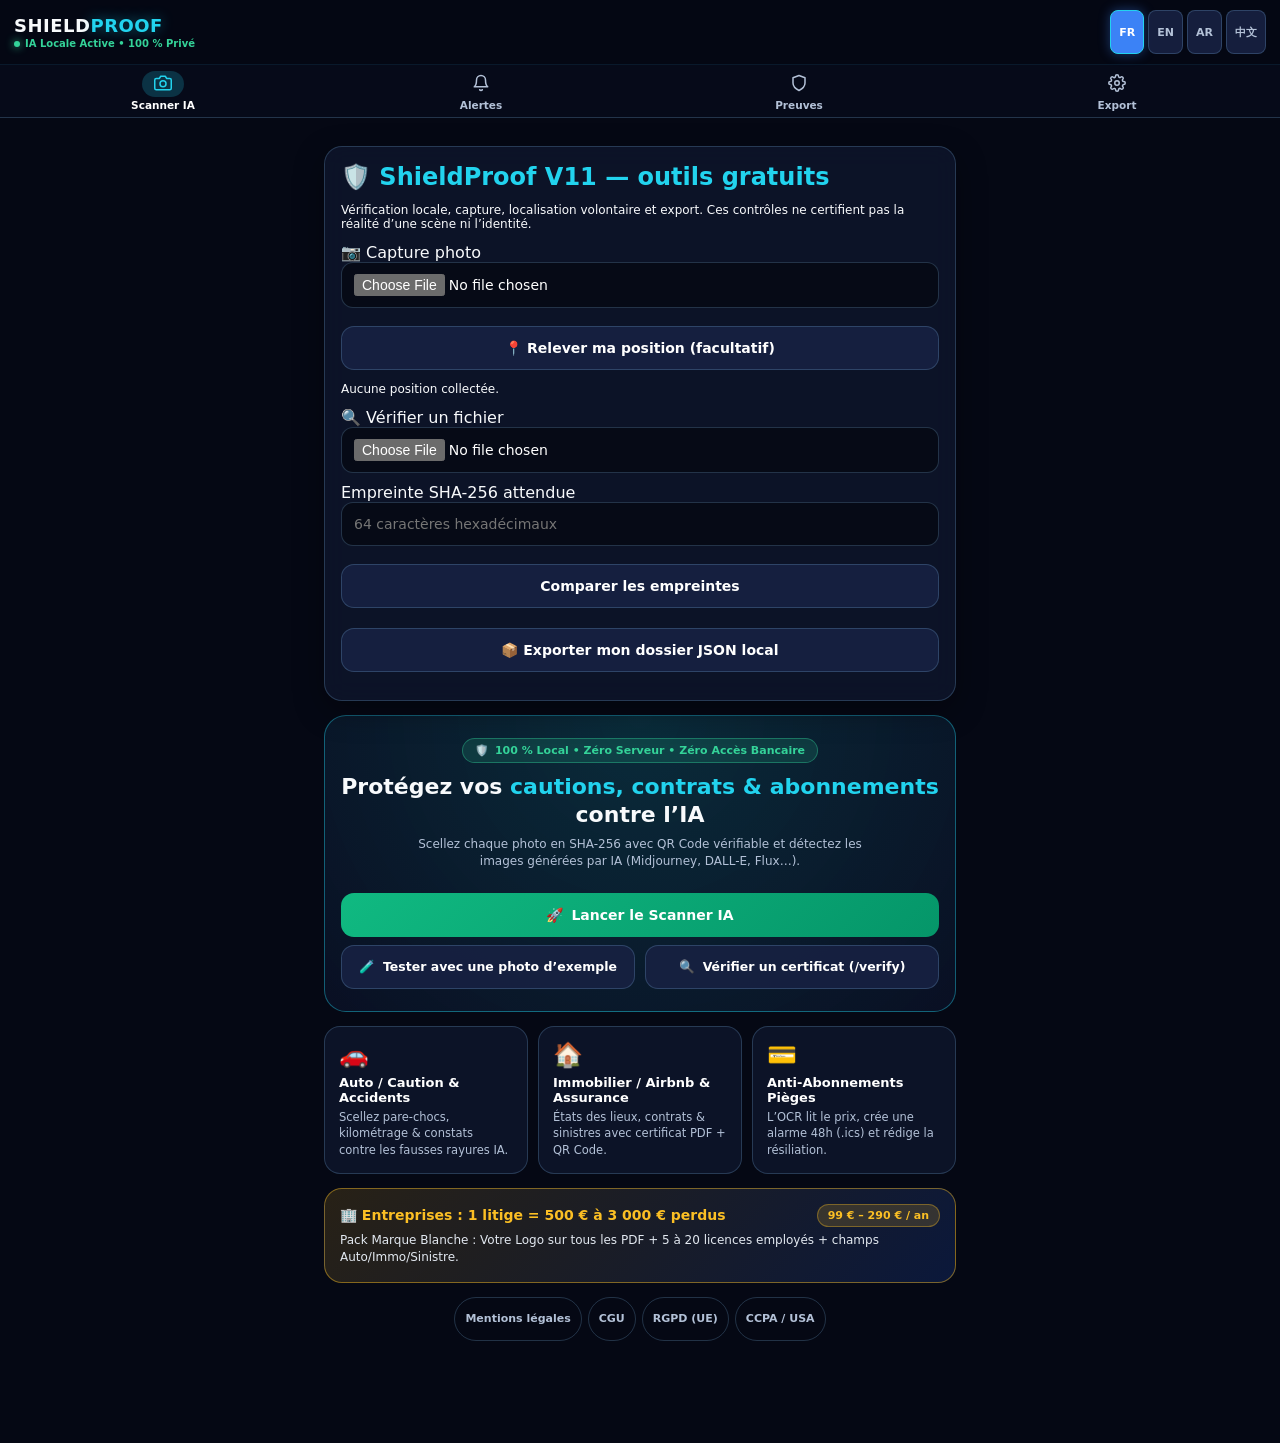
==== commit ef3dbf35: "style(v10): improve mobile UI accessibility without changing content or scripts" ====
--- a/index.html
+++ b/index.html
@@ -172,7 +172,14 @@
       #print-cert .p-hash { font-family: monospace; background: #f1f5f9; padding: 10px; border: 1px solid #cbd5e1; word-break: break-all; font-size: 12px; }
       #print-cert img { max-width: 100%; max-height: 360px; margin-top: 14px; border: 1px solid #cbd5e1; }
     }
-  </style>
+  
+/* AITECHPRO V10 Unslop — visual refinement only; security logic untouched */
+:root { --muted: #b3c1d7; --border: rgba(125,183,230,.24); color-scheme: dark; }
+button, input, select, textarea { min-height: 44px; }
+button:focus-visible, input:focus-visible, select:focus-visible, textarea:focus-visible, [role="button"]:focus-visible { outline: 3px solid #d6f4ff; outline-offset: 3px; }
+header { gap: 12px; }
+@media (prefers-reduced-motion: reduce) { *, *::before, *::after { animation-duration: .01ms !important; transition-duration: .01ms !important; scroll-behavior: auto !important; } .orb { animation: none !important; } }
+</style>
 </head>
 <body>
 <div class="cyber-bg"><div class="orb orb-1"></div><div class="orb orb-2"></div></div>
@@ -430,6 +437,13 @@
       <div class="wa-warning" id="lbl-wa-warning-verify"></div>
       <div id="verify-result" class="hidden" style="margin-top:10px;"></div>
     </div>
+    <div class="card" id="reality-reports-card">
+      <div style="font-weight:800;font-size:16px;">🔎 Analyses Reality Check 3.0</div>
+      <p class="muted" style="margin:8px 0;">Rapports enregistrés localement sur ce téléphone. Ils sont distincts des preuves photo et ne figurent pas dans la sauvegarde JSON classique.</p>
+      <button class="btn btn-tonal btn-sm" onclick="loadRealityReports()">🔄 Actualiser les analyses</button>
+      <div id="reality-reports-list" class="muted">Chargement des rapports…</div>
+    </div>
+    <div class="card"><strong>🔎 Reality Check 3.0 — Analyse de documents</strong><p class="muted" style="margin:8px 0;">PDF, images, OCR local, rapport PDF SHA-256 et sauvegarde locale. Prototype : documents fictifs uniquement.</p><a class="btn btn-tonal" style="display:block;text-align:center;text-decoration:none;" href="./preview/reality-check.html">Ouvrir Reality Check 3.0</a></div>
     <div id="proofs-list"></div>
   </section>
 
@@ -458,11 +472,6 @@
       <input id="restore-backup-input" type="file" accept=".json,application/json" style="display:none" onchange="restoreBackupJson(event)">
       <button class="btn btn-danger" onclick="clearAllDb()">🗑️ <span id="txt-clear-all"></span></button>
     </div>
-    <div class="card" style="border:1px solid #22d3ee;">
-      <div style="font-weight:800;font-size:16px;">🏥 Santé &amp; Administrations — pilote</div>
-      <p class="muted" style="margin:8px 0;">Certifiez l'intégrité de documents fictifs et vérifiez leur reçu SHA-256. Version expérimentale : aucune identité professionnelle ni signature vérifiée. N'utilisez pas de données médicales réelles.</p>
-      <a class="btn btn-tonal" href="./sante.html" style="display:block;text-align:center;text-decoration:none;">🛡️ Ouvrir le pilote Santé &amp; Administrations</a>
-    </div>
     <div class="card">
       <div style="font-weight:800;font-size:15px;" id="lbl-legal-card-title"></div>
       <div class="muted" style="margin:4px 0 10px;" id="lbl-legal-card-sub"></div>
@@ -541,6 +550,27 @@
 <div id="print-cert"></div>
 <div id="toast"></div>
 
+<script>
+async function loadRealityReports(){
+  const box=document.getElementById('reality-reports-list');if(!box)return;
+  try{
+    const db=await new Promise((resolve,reject)=>{const req=indexedDB.open('shieldproof_reality_reports',1);req.onupgradeneeded=()=>{if(!req.result.objectStoreNames.contains('reports'))req.result.createObjectStore('reports',{keyPath:'id'});};req.onsuccess=()=>resolve(req.result);req.onerror=()=>reject(req.error);});
+    const rows=await new Promise((resolve,reject)=>{const tx=db.transaction('reports','readonly');const req=tx.objectStore('reports').getAll();req.onsuccess=()=>resolve(req.result);req.onerror=()=>reject(req.error);});db.close();
+    box.replaceChildren();
+    if(!rows.length){box.textContent='Aucune analyse enregistrée.';return;}
+    rows.sort((a,b)=>b.createdAt.localeCompare(a.createdAt)).forEach(r=>{
+      const item=document.createElement('div');item.style.cssText='padding:12px 0;border-bottom:1px solid #334155;';
+      const title=document.createElement('strong');title.textContent='Rapport '+new Date(r.createdAt).toLocaleString('fr-FR');
+      const content=document.createElement('pre');content.style.cssText='white-space:pre-wrap;overflow-wrap:anywhere;font-size:12px;';content.textContent=r.text;
+      const details=document.createElement('details');const summary=document.createElement('summary');summary.textContent='Voir le rapport';details.append(summary,content);
+      const button=document.createElement('button');button.className='btn btn-tonal btn-sm';button.textContent='⬇️ Télécharger le rapport JSON';button.onclick=()=>{const blob=new Blob([JSON.stringify(r,null,2)],{type:'application/json'});const url=URL.createObjectURL(blob);const a=document.createElement('a');a.href=url;a.download='reality-check-'+r.id+'.json';a.click();setTimeout(()=>URL.revokeObjectURL(url),15000);};
+      item.append(title,details,button);box.append(item);
+    });
+  }catch(e){box.textContent='Impossible de charger les rapports : '+e.message;}
+}
+document.addEventListener('DOMContentLoaded',loadRealityReports);
+document.addEventListener('visibilitychange',()=>{if(!document.hidden)loadRealityReports();});
+</script>
 <script src="./shieldproof-v10.js" defer></script>
 <script src="./shieldproof-v11.js" defer></script>
 <script src="./app.js"></script>
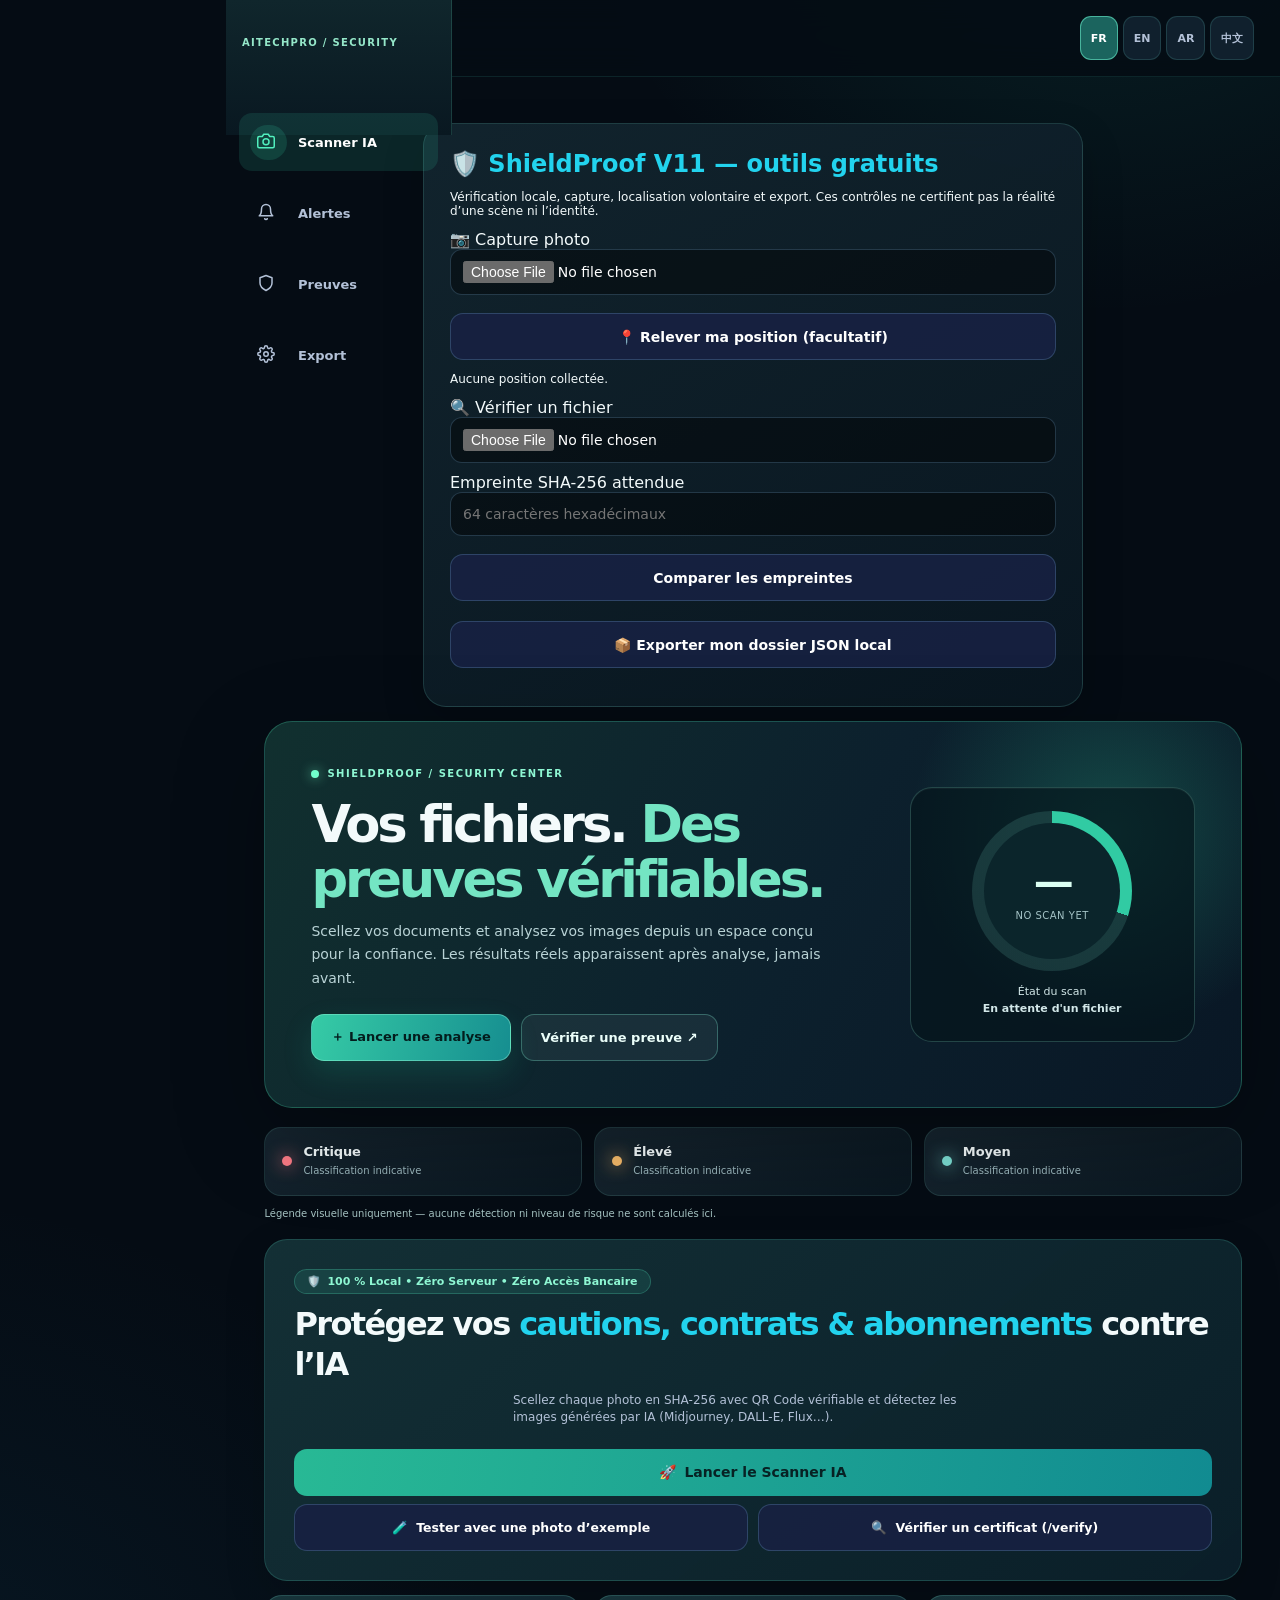
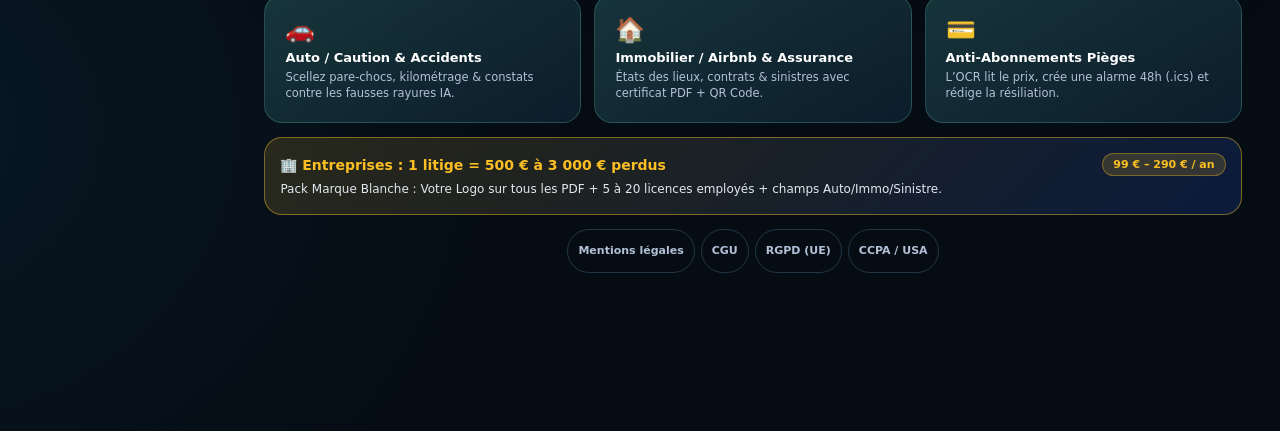
==== commit 8bfd31a9: "feat(v10): add modern dashboard introduction while preserving scripts and IDs" ====
--- a/index.html
+++ b/index.html
@@ -180,6 +180,7 @@
 header { gap: 12px; }
 @media (prefers-reduced-motion: reduce) { *, *::before, *::after { animation-duration: .01ms !important; transition-duration: .01ms !important; scroll-behavior: auto !important; } .orb { animation: none !important; } }
 </style>
+  <link rel="stylesheet" href="./modern-ui.css">
 </head>
 <body>
 <div class="cyber-bg"><div class="orb orb-1"></div><div class="orb orb-2"></div></div>
@@ -207,6 +208,27 @@
 
 <main>
   <section id="view-landing" class="anim">
+<section class="v10-security-overview" aria-labelledby="v10-security-title">
+  <div class="v10-security-copy">
+    <div class="v10-security-label">SHIELDPROOF / SECURITY CENTER</div>
+    <h1 id="v10-security-title">Vos fichiers. <span>Des preuves vérifiables.</span></h1>
+    <p>Scellez vos documents et analysez vos images depuis un espace conçu pour la confiance. Les résultats réels apparaissent après analyse, jamais avant.</p>
+    <div class="v10-security-actions">
+      <button type="button" class="v10-security-action primary" onclick="enterApp('scan')">＋ Lancer une analyse</button>
+      <button type="button" class="v10-security-action" onclick="enterApp('verify')">Vérifier une preuve ↗</button>
+    </div>
+  </div>
+  <div class="v10-security-meter" aria-label="Aucune analyse réalisée dans cet aperçu">
+    <div class="v10-meter-ring"><div class="v10-meter-value"><strong>—</strong><small>NO SCAN YET</small></div></div>
+    <div class="v10-meter-caption">État du scan<br><strong>En attente d'un fichier</strong></div>
+  </div>
+</section>
+<div class="v10-security-severity" aria-label="Légende des niveaux de sévérité, sans résultat de scan">
+  <div class="v10-severity" style="--sev:#fa7b85"><i></i><div><strong>Critique</strong><small>Classification indicative</small></div></div>
+  <div class="v10-severity" style="--sev:#f5ba6a"><i></i><div><strong>Élevé</strong><small>Classification indicative</small></div></div>
+  <div class="v10-severity" style="--sev:#7bddd2"><i></i><div><strong>Moyen</strong><small>Classification indicative</small></div></div>
+</div>
+<p class="v10-severity-note">Légende visuelle uniquement — aucune détection ni niveau de risque ne sont calculés ici.</p>
     <div class="landing-hero">
       <div class="landing-pill">🛡️ <span id="lbl-land-pill"></span></div>
       <h1 class="landing-title" id="lbl-land-title"></h1>
--- a/modern-ui.css
+++ b/modern-ui.css
@@ -0,0 +1,89 @@
+/* AITECHPRO V10 Modern UI — visual dashboard layer only; no scan/cryptography changes */
+:root{--v10-emerald:#51efbe;--v10-teal:#1dd9c3;--v10-muted:#b3c8d3;--v10-border:rgba(86,208,192,.22)}
+html,body{background:#050c14;color:#f3fafb}
+body{background-image:radial-gradient(ellipse 60% 35% at 86% -9%,rgba(22,164,143,.16),transparent 70%),radial-gradient(ellipse 65% 35% at -9% 85%,rgba(25,109,152,.12),transparent 75%)}
+.cyber-bg{opacity:.35;background-size:48px 48px}
+.orb{opacity:.12}
+.top-dock{background:rgba(5,13,21,.9);border-bottom:1px solid rgba(64,190,171,.14)}
+header{min-height:76px;padding:15px clamp(16px,2vw,34px);border-bottom:0}
+.logo{font-size:clamp(20px,2vw,25px);letter-spacing:-.065em}
+.logo span{color:var(--v10-emerald);text-shadow:none}
+.sub{color:var(--v10-emerald);font-size:10px}
+.lang-bar{gap:5px}
+.lang-pill{border:1px solid rgba(99,195,188,.19);border-radius:11px;background:#10202d;padding:9px 10px}
+.lang-pill.active{background:#1b645e;border-color:rgba(106,238,203,.58);box-shadow:none}
+main{max-width:1170px;padding:27px clamp(15px,3vw,42px) 70px}
+#view-landing,#view-scan,#view-subs,#view-proofs,#view-settings{min-width:0}
+.v10-security-overview{position:relative;isolation:isolate;overflow:hidden;display:grid;grid-template-columns:1fr 275px;gap:25px;align-items:center;padding:clamp(24px,4vw,46px);border:1px solid rgba(75,231,180,.26);border-radius:28px;margin-bottom:19px;background:linear-gradient(118deg,#11302f 0%,#0c202d 55%,#091725 100%);box-shadow:0 28px 90px rgba(0,0,0,.25)}
+.v10-security-overview:after{content:"";position:absolute;z-index:-1;right:-80px;top:-100px;width:420px;height:420px;border-radius:50%;background:radial-gradient(circle,rgba(52,229,172,.23),transparent 68%)}
+.v10-security-label{font-size:10px;font-weight:900;letter-spacing:.15em;color:#8ef7d3;display:flex;align-items:center;gap:8px}
+.v10-security-label:before{content:"";width:8px;height:8px;border-radius:50%;background:#72ffcd;box-shadow:0 0 12px rgba(114,255,205,.65)}
+.v10-security-overview h1{font-size:clamp(31px,4vw,53px);line-height:1.08;letter-spacing:-.06em;font-weight:900;margin:18px 0 12px;max-width:660px}
+.v10-security-overview h1 span{color:#74e5c3}
+.v10-security-overview p{color:#b9d3d6;font-size:14px;line-height:1.7;max-width:515px;margin:0 0 23px}
+.v10-security-actions{display:flex;flex-wrap:wrap;gap:10px}
+.v10-security-action{min-height:47px;border:1px solid rgba(118,225,201,.33);border-radius:13px;padding:11px 19px;background:rgba(215,255,248,.06);color:#ecfffa;font-size:13px;font-weight:800;cursor:pointer}
+.v10-security-action.primary{background:linear-gradient(105deg,#36cba6,#168e90);border:1px solid rgba(161,255,221,.39);color:#031d1d;box-shadow:0 12px 30px rgba(27,211,163,.15)}
+.v10-security-meter{min-height:255px;border:1px solid rgba(148,239,216,.21);border-radius:22px;padding:20px 15px;background:rgba(5,21,27,.67);display:flex;flex-direction:column;justify-content:center;align-items:center;box-shadow:inset 0 1px rgba(255,255,255,.04)}
+.v10-meter-ring{width:160px;height:160px;border-radius:50%;display:grid;place-items:center;background:conic-gradient(#31cba3 0deg,#31cba3 108deg,rgba(129,232,213,.14) 108deg,rgba(129,232,213,.14) 360deg);position:relative}
+.v10-meter-ring:before{content:"";position:absolute;inset:12px;background:#0b252b;border-radius:50%}
+.v10-meter-value{position:relative;z-index:1;text-align:center}
+.v10-meter-value strong{display:block;font-size:40px;font-weight:900;letter-spacing:-.08em;color:#dbfff2;line-height:1.1}
+.v10-meter-value small{font-size:10px;letter-spacing:.05em;color:#a4c3c6}
+.v10-meter-caption{text-align:center;font-size:11px;line-height:1.5;margin-top:13px;color:#d2e7e8}
+.v10-security-severity{display:grid;grid-template-columns:repeat(3,minmax(0,1fr));gap:12px;margin-bottom:18px}
+.v10-severity{background:linear-gradient(145deg,rgba(23,39,49,.92),rgba(10,24,33,.92));border-radius:17px;padding:16px 17px;border:1px solid rgba(112,192,183,.15);display:flex;align-items:center;gap:11px}
+.v10-severity i{display:block;flex-shrink:0;width:10px;height:10px;border-radius:50%;background:var(--sev);box-shadow:0 0 17px var(--sev);font-style:normal}
+.v10-severity strong{display:block;font-size:13px;letter-spacing:-.01em}
+.v10-severity small{font-size:10px;color:#9cb7bd;line-height:1.6}
+.v10-severity-note{font-size:10px;color:#a6c4c3;margin:-6px 0 20px}
+.landing-hero{background:linear-gradient(140deg,rgba(22,53,58,.88),rgba(11,32,43,.92));border:1px solid rgba(81,202,182,.2);border-radius:23px;box-shadow:0 15px 40px rgba(0,0,0,.15);text-align:left;padding:clamp(20px,3vw,29px)}
+.landing-title{font-size:clamp(22px,2.5vw,32px);letter-spacing:-.05em}
+.landing-pill{background:rgba(62,203,172,.13);border-color:rgba(79,221,185,.25);color:#8ef7d3}
+.card{background:linear-gradient(150deg,rgba(18,37,47,.96),rgba(9,23,33,.97));border:1px solid rgba(107,197,186,.2);border-radius:23px;padding:clamp(16px,2.5vw,26px);box-shadow:0 16px 42px rgba(0,0,0,.19)}
+.usecase-grid{grid-template-columns:repeat(3,minmax(0,1fr));gap:13px}
+.usecase-card{border-radius:18px!important;background:linear-gradient(150deg,rgba(25,56,62,.92),rgba(12,31,44,.94))!important;border:1px solid rgba(109,209,191,.23)!important;padding:20px!important}
+.usecase-icon{filter:grayscale(.2)}
+.btn{border-radius:13px;min-height:47px}
+.btn-ok{background:linear-gradient(100deg,#28b995,#118b91)!important;color:#072224!important}
+.hero-scan{min-height:240px;background:linear-gradient(150deg,rgba(23,99,90,.21),rgba(18,63,91,.14));border:1.5px dashed rgba(75,229,188,.59);border-radius:20px}
+#view-scan>.card:first-child{border:1px solid rgba(66,211,171,.32);background:linear-gradient(142deg,#102e32,#0a1c2a)}
+.ai-detector-card{border:1px solid rgba(49,220,184,.29);border-radius:18px;background:rgba(15,49,53,.7)}
+.ai-score-bar,.progress-bar{border-radius:30px;overflow:hidden}
+.nav-item.active .nav-pill{background:rgba(50,210,167,.16);color:var(--v10-emerald)}
+nav{background:rgba(7,21,29,.96);border-bottom:1px solid rgba(91,198,183,.16)}
+@media(min-width:990px){
+ body{padding-left:226px}
+ .top-dock header{padding-left:40px}
+ .top-dock nav{position:fixed;left:0;top:0;bottom:0;width:226px;display:flex;flex-direction:column;justify-content:flex-start;align-items:stretch;gap:13px;padding:113px 13px 22px;background:linear-gradient(180deg,#10262c,#091821);border-right:1px solid rgba(95,216,186,.19);border-bottom:0;z-index:100}
+ .top-dock nav:before{content:"AITECHPRO  /  SECURITY";position:absolute;top:37px;left:16px;font-size:10px;letter-spacing:.13em;font-weight:900;color:#95e7c9}
+ .top-dock nav .nav-item{flex:0;flex-direction:row;gap:11px;justify-content:flex-start;min-height:58px;padding:11px;border-radius:13px;font-size:13px}
+ .top-dock nav .nav-pill{min-width:37px;padding:7px}
+ .top-dock nav .nav-item.active{background:rgba(55,199,163,.14)}
+ main{margin:0 auto;padding:32px clamp(22px,3vw,44px) 70px}
+ .v10-security-overview{grid-template-columns:minmax(0,1fr) 285px}
+}
+@media(max-width:740px){
+ body{padding-bottom:calc(86px + env(safe-area-inset-bottom))}
+ main{padding:18px 14px 30px}
+ .top-dock nav{position:fixed;left:0;right:0;bottom:0;top:auto;z-index:28;min-height:70px;padding:9px 4px calc(9px + env(safe-area-inset-bottom));border-bottom:0;border-top:1px solid rgba(87,203,184,.27);box-shadow:0 -13px 30px rgba(0,0,0,.31)}
+ .top-dock nav .nav-item{min-width:0;gap:5px;font-size:10px}
+ .top-dock nav .nav-pill{padding:6px 14px;border-radius:13px}
+ .top-dock nav .nav-pill svg{width:20px;height:20px}
+ header{padding:13px}
+ .lang-pill{padding:8px 7px;font-size:10px}
+ .v10-security-overview{grid-template-columns:1fr;border-radius:24px;gap:17px;padding:26px 22px}
+ .v10-security-overview h1{font-size:clamp(31px,8vw,43px)}
+ .v10-security-meter{min-height:200px;flex-direction:row;gap:17px;padding:17px}
+ .v10-meter-ring{width:132px;height:132px;min-width:132px}
+ .v10-meter-value strong{font-size:32px}
+ .v10-meter-caption{margin-top:0;text-align:left;max-width:120px}
+ .v10-security-severity{gap:7px}
+ .v10-severity{padding:12px 8px;gap:7px;border-radius:13px}
+ .v10-severity strong{font-size:11px}
+ .v10-severity small{font-size:9px}
+ .v10-severity i{width:7px;height:7px}
+ .usecase-grid{grid-template-columns:1fr}
+ .landing-hero{text-align:left}
+}
+@media print{.v10-security-overview,.v10-security-severity,.v10-severity-note{display:none!important}}
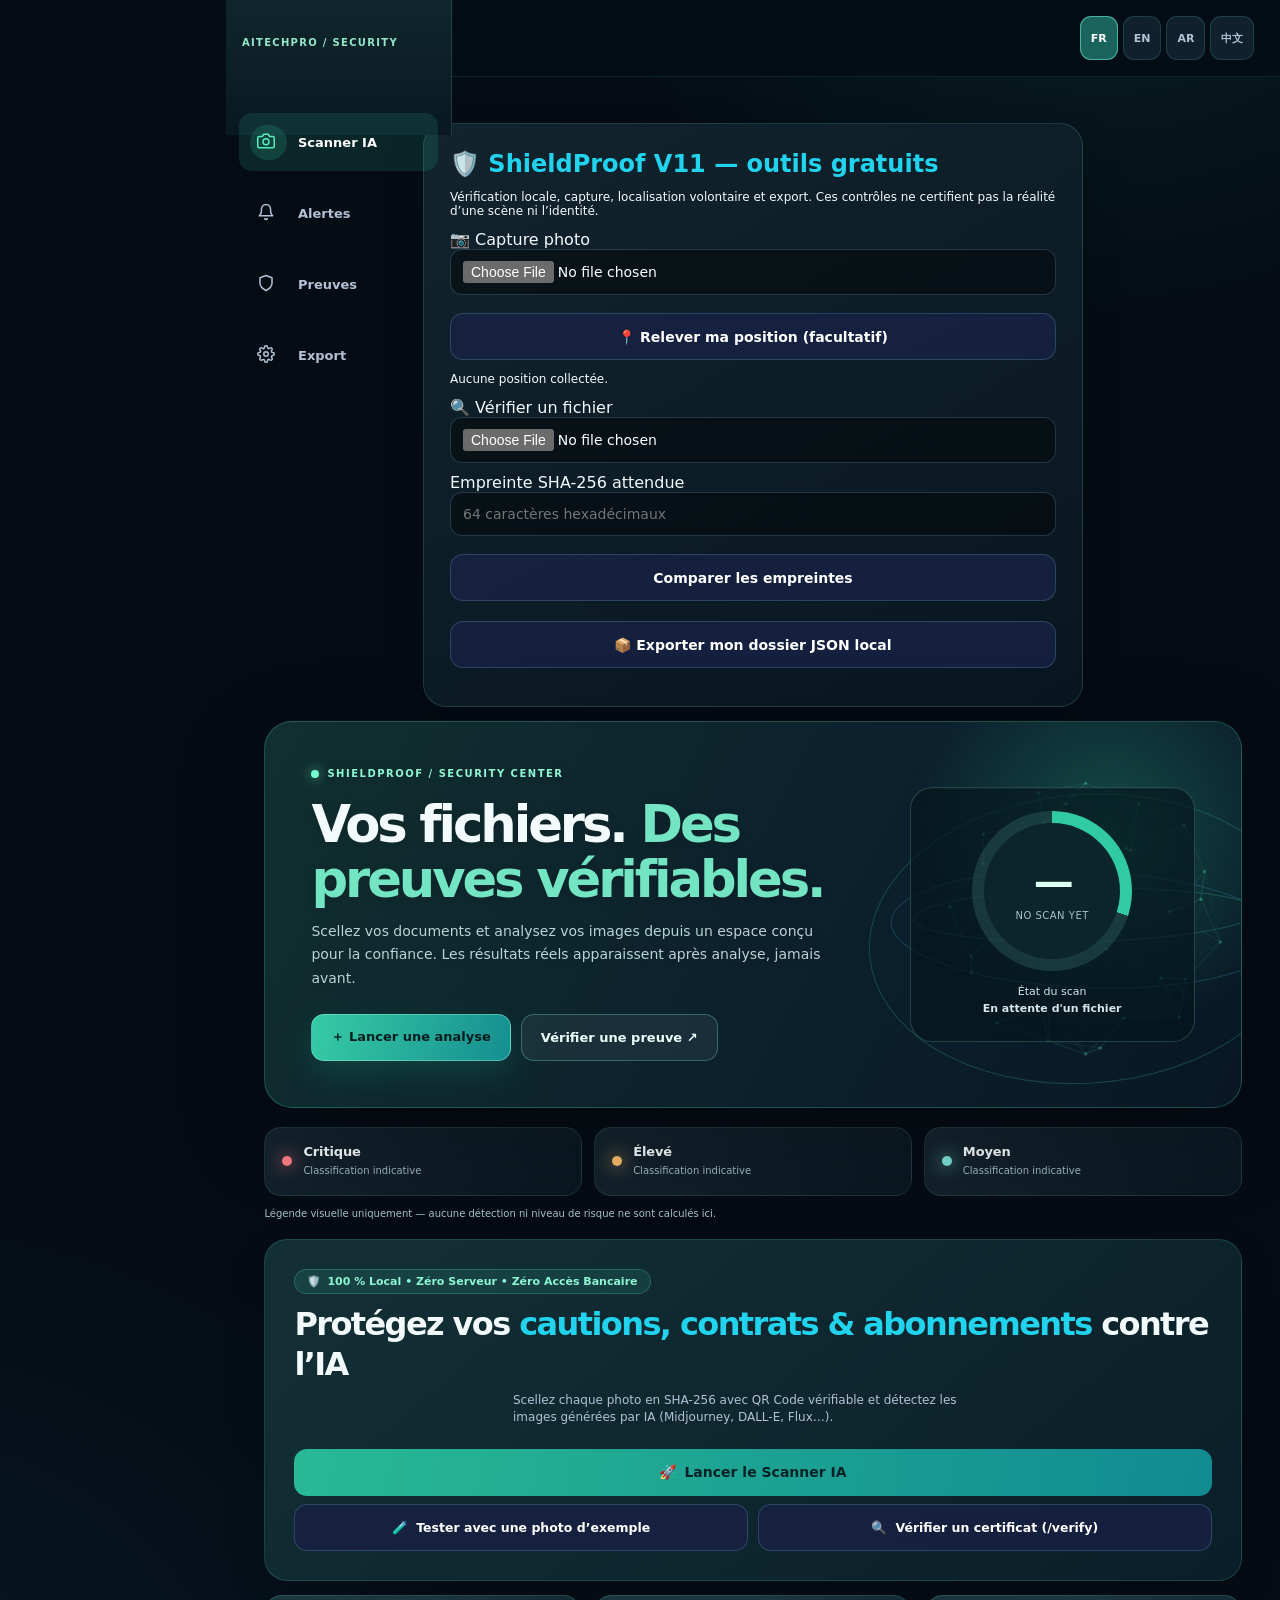
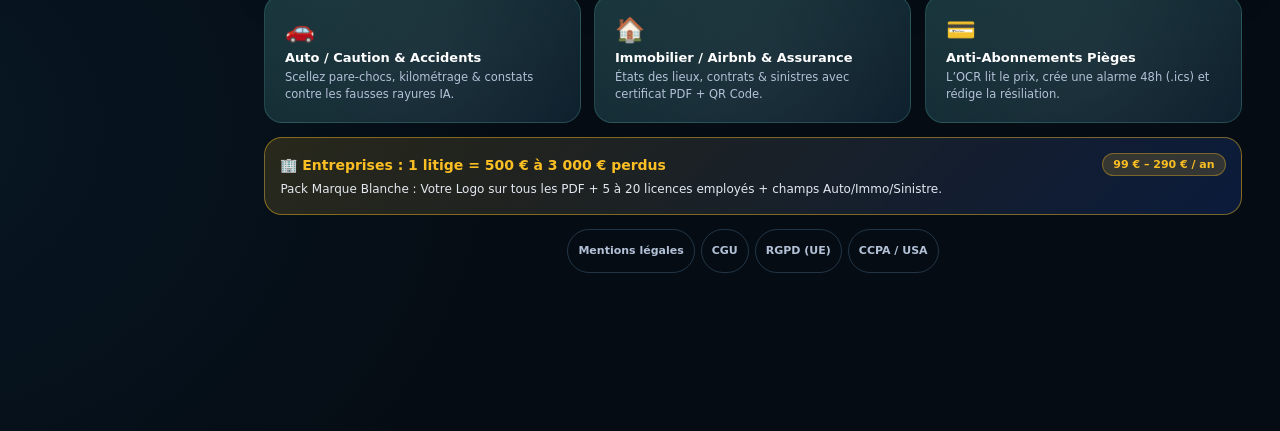
==== commit 5116d8df: "feat(spatial): integrate local 3D scene and floating responsive navigation without changing app scri" ====
--- a/index.html
+++ b/index.html
@@ -1,5 +1,5 @@
 <!DOCTYPE html>
-<html lang="fr">
+<html lang="fr" data-theme="shieldproof">
 <head>
   <meta charset="UTF-8">
   <meta name="viewport" content="width=device-width, initial-scale=1.0, maximum-scale=1.0, user-scalable=no, viewport-fit=cover">
@@ -181,6 +181,7 @@
 @media (prefers-reduced-motion: reduce) { *, *::before, *::after { animation-duration: .01ms !important; transition-duration: .01ms !important; scroll-behavior: auto !important; } .orb { animation: none !important; } }
 </style>
   <link rel="stylesheet" href="./modern-ui.css">
+  <link rel="stylesheet" href="./spatial-ui.css">
 </head>
 <body>
 <div class="cyber-bg"><div class="orb orb-1"></div><div class="orb orb-2"></div></div>
@@ -198,7 +199,7 @@
       <button class="lang-pill" data-lang="zh" onclick="setLang('zh')">中文</button>
     </div>
   </header>
-  <nav>
+  <nav class="floating-dock">
     <div class="nav-item active" onclick="switchTab('scan', 0)"><div class="nav-pill"><svg aria-hidden="true" viewBox="0 0 24 24"><path d="M23 19a2 2 0 0 1-2 2H3a2 2 0 0 1-2-2V8a2 2 0 0 1 2-2h4l2-3h6l2 3h4a2 2 0 0 1 2 2z"/><circle cx="12" cy="13" r="4"/></svg></div><span id="nav-scan"></span></div>
     <div class="nav-item" onclick="switchTab('subs', 1)"><div class="nav-pill"><svg aria-hidden="true" viewBox="0 0 24 24"><path d="M18 8A6 6 0 0 0 6 8c0 7-3 9-3 9h18s-3-2-3-9"/><path d="M13.73 21a2 2 0 0 1-3.46 0"/></svg></div><span id="nav-subs"></span></div>
     <div class="nav-item" onclick="switchTab('proofs', 2)"><div class="nav-pill"><svg aria-hidden="true" viewBox="0 0 24 24"><path d="M12 22s8-4 8-10V5l-8-3-8 3v7c0 6 8 10 8 10z"/></svg></div><span id="nav-proofs"></span></div>
@@ -209,6 +210,7 @@
 <main>
   <section id="view-landing" class="anim">
 <section class="v10-security-overview" aria-labelledby="v10-security-title">
+  <canvas id="spatial-canvas" aria-hidden="true"></canvas>
   <div class="v10-security-copy">
     <div class="v10-security-label">SHIELDPROOF / SECURITY CENTER</div>
     <h1 id="v10-security-title">Vos fichiers. <span>Des preuves vérifiables.</span></h1>
@@ -241,17 +243,17 @@
     </div>
 
     <div class="usecase-grid">
-      <div class="usecase-card" onclick="enterApp('scan', 'RENTAL_CAR')">
+      <div class="usecase-card glass-card-3d" onclick="enterApp('scan', 'RENTAL_CAR')">
         <div class="usecase-icon" aria-hidden="true">🚗</div>
         <div class="usecase-title" id="lbl-uc1-title"></div>
         <div class="usecase-desc" id="lbl-uc1-desc"></div>
       </div>
-      <div class="usecase-card" onclick="enterApp('scan', 'APARTMENT')">
+      <div class="usecase-card glass-card-3d" onclick="enterApp('scan', 'APARTMENT')">
         <div class="usecase-icon" aria-hidden="true">🏠</div>
         <div class="usecase-title" id="lbl-uc2-title"></div>
         <div class="usecase-desc" id="lbl-uc2-desc"></div>
       </div>
-      <div class="usecase-card" onclick="enterApp('scan', 'SUB')">
+      <div class="usecase-card glass-card-3d" onclick="enterApp('scan', 'SUB')">
         <div class="usecase-icon" aria-hidden="true">💳</div>
         <div class="usecase-title" id="lbl-uc3-title"></div>
         <div class="usecase-desc" id="lbl-uc3-desc"></div>
@@ -274,7 +276,7 @@
     </div>
   </section>
     <section id="view-scan" class="anim hidden">
-    <div class="card" style="padding:12px;">
+    <div class="card glass-card-3d" style="padding:12px;">
       <label class="hero-scan" for="scan-input">
         <div class="scan-laser"></div>
         <div class="radar-wrap">
@@ -327,7 +329,7 @@
         </details>
       </div>
 
-      <div class="card" style="margin-top:10px;padding:12px;">
+      <div class="card glass-card-3d" style="margin-top:10px;padding:12px;">
         <button type="button" class="btn btn-tonal btn-sm" onclick="runC2paCheck()">Vérifier les Content Credentials (C2PA)</button>
         <div id="c2pa-status" class="muted" role="status" aria-live="polite" style="margin-top:8px;font-size:12px;">C2PA : vérification non lancée.</div>
       </div>
@@ -441,7 +443,7 @@
   </section>
 
   <section id="view-proofs" class="anim hidden">
-    <div class="card" id="public-verify-card" style="border-color:rgba(34,211,238,0.45);">
+    <div class="card glass-card-3d" id="public-verify-card" style="border-color:rgba(34,211,238,0.45);">
       <div class="flex" style="justify-content:space-between;">
         <div style="font-weight:800;font-size:15px;color:var(--cyan);" id="lbl-pub-verify-title"></div>
         <span class="badge badge-ok">/verify</span>
@@ -459,30 +461,30 @@
       <div class="wa-warning" id="lbl-wa-warning-verify"></div>
       <div id="verify-result" class="hidden" style="margin-top:10px;"></div>
     </div>
-    <div class="card" id="reality-reports-card">
+    <div class="card glass-card-3d" id="reality-reports-card">
       <div style="font-weight:800;font-size:16px;">🔎 Analyses Reality Check 3.0</div>
       <p class="muted" style="margin:8px 0;">Rapports enregistrés localement sur ce téléphone. Ils sont distincts des preuves photo et ne figurent pas dans la sauvegarde JSON classique.</p>
       <button class="btn btn-tonal btn-sm" onclick="loadRealityReports()">🔄 Actualiser les analyses</button>
       <div id="reality-reports-list" class="muted">Chargement des rapports…</div>
     </div>
-    <div class="card"><strong>🔎 Reality Check 3.0 — Analyse de documents</strong><p class="muted" style="margin:8px 0;">PDF, images, OCR local, rapport PDF SHA-256 et sauvegarde locale. Prototype : documents fictifs uniquement.</p><a class="btn btn-tonal" style="display:block;text-align:center;text-decoration:none;" href="./preview/reality-check.html">Ouvrir Reality Check 3.0</a></div>
+    <div class="card glass-card-3d"><strong>🔎 Reality Check 3.0 — Analyse de documents</strong><p class="muted" style="margin:8px 0;">PDF, images, OCR local, rapport PDF SHA-256 et sauvegarde locale. Prototype : documents fictifs uniquement.</p><a class="btn btn-tonal" style="display:block;text-align:center;text-decoration:none;" href="./preview/reality-check.html">Ouvrir Reality Check 3.0</a></div>
     <div id="proofs-list"></div>
   </section>
 
   <section id="view-settings" class="anim hidden">
-    <div class="card">
+    <div class="card glass-card-3d">
       <div style="font-weight:800;font-size:15px;" id="lbl-packs-title"></div>
       <div class="muted" style="margin:4px 0 10px;" id="lbl-packs-desc"></div>
       <button class="btn" onclick="openProModal()">💎 <span id="txt-open-packs"></span></button>
     </div>
-    <div class="card">
+    <div class="card glass-card-3d">
       <div style="font-weight:800;font-size:15px;" id="lbl-b2b-set-title"></div>
       <div class="muted" style="margin:4px 0 10px;" id="lbl-b2b-set-desc"></div>
       <div class="field"><label id="lbl-b2b-comp-name"></label><input type="text" id="in-b2b-company" placeholder="Ex: Prestige Auto Location / Agence Immo"></div>
       <button class="btn btn-tonal" onclick="saveB2bCompanyName()">💾 <span id="txt-save-b2b-name"></span></button>
       <button class="btn btn-warn" onclick="triggerB2bLogoUpload()">➕ <span id="txt-upload-b2b-logo"></span></button>
     </div>
-    <div class="card">
+    <div class="card glass-card-3d">
       <div style="font-weight:800;font-size:15px;" id="lbl-export-title"></div>
       <div class="muted" style="margin:4px 0 10px;" id="lbl-export-sub"></div>
       <div class="muted" style="margin:8px 0;">🔒 Les preuves sont conservées sur cet appareil. Effacer les données du navigateur peut les supprimer. Sauvegardez régulièrement vos preuves dans un fichier sur votre téléphone.</div>
@@ -494,7 +496,7 @@
       <input id="restore-backup-input" type="file" accept=".json,application/json" style="display:none" onchange="restoreBackupJson(event)">
       <button class="btn btn-danger" onclick="clearAllDb()">🗑️ <span id="txt-clear-all"></span></button>
     </div>
-    <div class="card">
+    <div class="card glass-card-3d">
       <div style="font-weight:800;font-size:15px;" id="lbl-legal-card-title"></div>
       <div class="muted" style="margin:4px 0 10px;" id="lbl-legal-card-sub"></div>
       <div class="actions">
@@ -504,7 +506,7 @@
         <button class="btn btn-tonal btn-sm" onclick="openLegalModal('ccpa')" id="btn-set-ccpa"></button>
       </div>
     </div>
-    <div class="card">
+    <div class="card glass-card-3d">
       <div style="font-weight:800;font-size:15px;">SHIELDPROOF v9.0.0 — by AITECHPRO</div>
       <div class="muted" style="margin-top:6px;" id="lbl-privacy-foot"></div>
     </div>
@@ -596,5 +598,6 @@
 <script src="./shieldproof-v10.js" defer></script>
 <script src="./shieldproof-v11.js" defer></script>
 <script src="./app.js"></script>
+<script src="./spatial-ui.js" defer></script>
 </body>
 </html>
--- a/spatial-ui.css
+++ b/spatial-ui.css
@@ -0,0 +1,13 @@
+/* AITECHPRO V10 Spatial: optional procedural depth, isolated from application functionality */
+.v10-sell-hero,.v10-security-overview{isolation:isolate}
+#spatial-canvas{position:absolute;inset:0;z-index:0;width:100%;height:100%;pointer-events:none;opacity:.68;filter:drop-shadow(0 0 12px rgba(166,109,255,.12))}
+html[data-theme="shieldproof"] #spatial-canvas{opacity:.72;filter:drop-shadow(0 0 15px rgba(65,218,178,.16))}
+.v10-sell-hero-copy,.v10-sell-preview,.v10-security-copy,.v10-security-meter{position:relative;z-index:1}
+.v10-sell-hero-copy,.v10-security-copy{text-shadow:0 1px 10px rgba(0,0,0,.17)}
+.glass-card-3d{position:relative;transform:perspective(1100px) rotateX(var(--spatial-rx,0deg)) rotateY(var(--spatial-ry,0deg));transition:transform .18s ease-out,box-shadow .25s ease;background-clip:padding-box}
+.glass-card-3d:before{content:"";position:absolute;inset:0;pointer-events:none;border-radius:inherit;background:radial-gradient(300px circle at var(--spatial-x,50%) var(--spatial-y,50%),rgba(255,255,255,.055),transparent 72%);z-index:0}
+.glass-card-3d:focus-within{transform:none}
+.glass-card-3d>*{position:relative;z-index:1}
+@media(hover:none),(pointer:coarse){.glass-card-3d{transform:none!important;transition:none}.glass-card-3d:before{display:none}}
+@media(prefers-reduced-motion:reduce){.glass-card-3d{transform:none!important;transition:none!important}#spatial-canvas{opacity:.22}}
+@media(max-width:740px){#spatial-canvas{opacity:.37}html[data-theme="shieldproof"] #spatial-canvas{opacity:.42}}
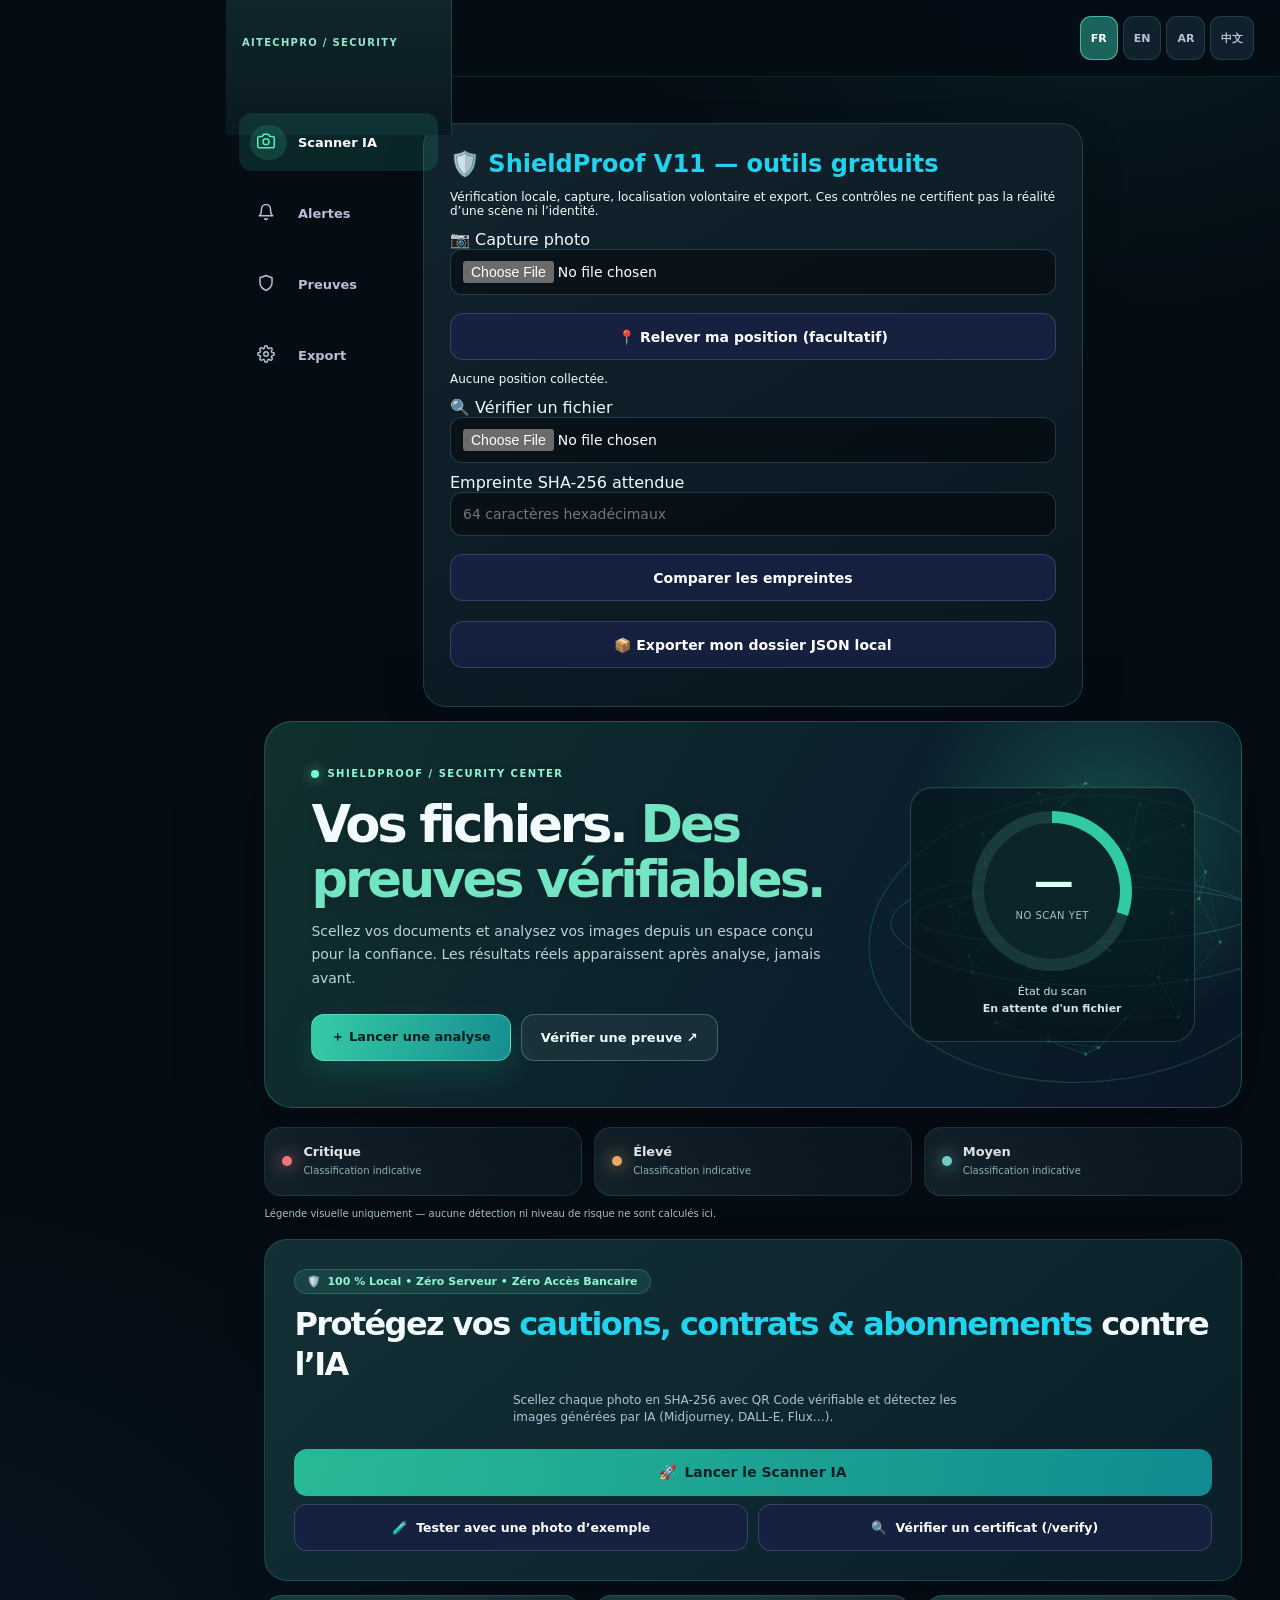
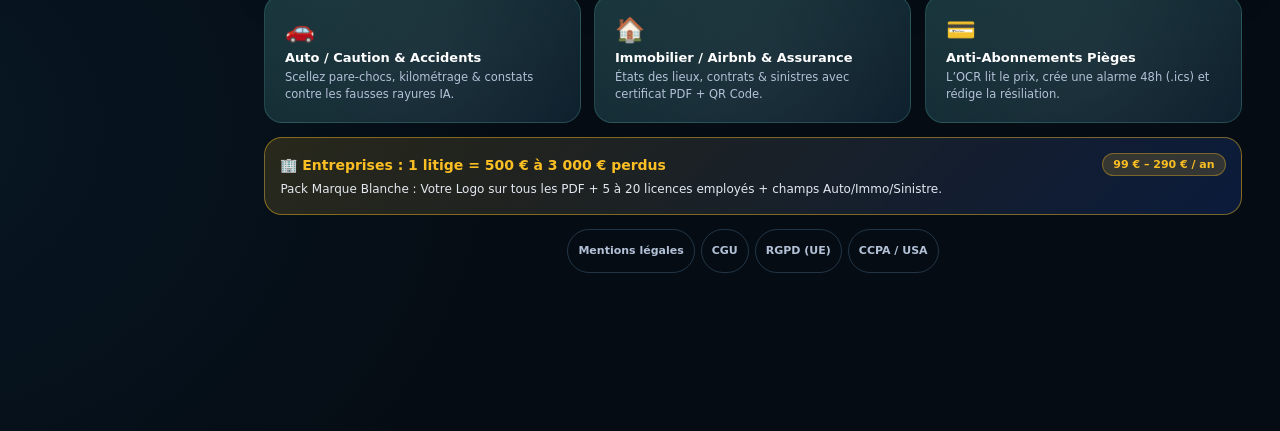
==== commit df9f8e0c: "feat(spatial): add optional gyro opt-in button with no automatic sensor access" ====
--- a/index.html
+++ b/index.html
@@ -218,6 +218,7 @@
     <div class="v10-security-actions">
       <button type="button" class="v10-security-action primary" onclick="enterApp('scan')">＋ Lancer une analyse</button>
       <button type="button" class="v10-security-action" onclick="enterApp('verify')">Vérifier une preuve ↗</button>
+      <button type="button" class="v10-security-action v10-motion-toggle" id="v10-motion-toggle" hidden>Activer le gyroscope</button>
     </div>
   </div>
   <div class="v10-security-meter" aria-label="Aucune analyse réalisée dans cet aperçu">
--- a/spatial-ui.css
+++ b/spatial-ui.css
@@ -11,3 +11,36 @@
 @media(hover:none),(pointer:coarse){.glass-card-3d{transform:none!important;transition:none}.glass-card-3d:before{display:none}}
 @media(prefers-reduced-motion:reduce){.glass-card-3d{transform:none!important;transition:none!important}#spatial-canvas{opacity:.22}}
 @media(max-width:740px){#spatial-canvas{opacity:.37}html[data-theme="shieldproof"] #spatial-canvas{opacity:.42}}
+
+/* Floating spatial dock, mobile-only; original navigation controls and handlers remain intact. */
+@media(max-width:740px){
+  nav.floating-dock,.top-dock nav.floating-dock{
+    position:fixed;top:auto;bottom:calc(10px + env(safe-area-inset-bottom));left:50%;right:auto;
+    transform:translateX(-50%);width:min(calc(100vw - 20px),440px);
+    z-index:45;display:flex;justify-content:space-around;align-items:center;gap:4px;
+    min-height:64px;padding:8px;border-radius:22px;
+    border:1px solid rgba(204,188,248,.21);
+    background:rgba(13,12,28,.94);box-shadow:0 18px 45px rgba(0,0,0,.55),inset 0 1px rgba(255,255,255,.075);
+    -webkit-backdrop-filter:blur(22px);backdrop-filter:blur(22px);
+  }
+  html[data-theme="shieldproof"] .top-dock nav.floating-dock{
+    background:rgba(7,24,32,.95);border-color:rgba(106,236,200,.24);
+  }
+  nav.floating-dock .nav-item,.top-dock nav.floating-dock .nav-item{
+    flex:1;min-width:0;min-height:49px;border-radius:15px;gap:4px;
+    padding:3px 1px;font-size:10px;
+  }
+  nav.floating-dock .nav-pill,.top-dock nav.floating-dock .nav-pill{
+    min-height:28px;padding:3px 12px;border-radius:11px;
+  }
+  nav.floating-dock .nav-item.active,.top-dock nav.floating-dock .nav-item.active{
+    background:rgba(165,107,255,.14);
+  }
+  html[data-theme="shieldproof"] .top-dock nav.floating-dock .nav-item.active{background:rgba(48,216,178,.14)}
+  body{padding-bottom:calc(112px + env(safe-area-inset-bottom))}
+}
+@media(max-width:380px){
+ nav.floating-dock .nav-item,.top-dock nav.floating-dock .nav-item{font-size:9px}
+ nav.floating-dock .nav-pill,.top-dock nav.floating-dock .nav-pill{padding:2px 8px}
+}
+@media print{#spatial-canvas,.floating-dock{display:none!important}}
